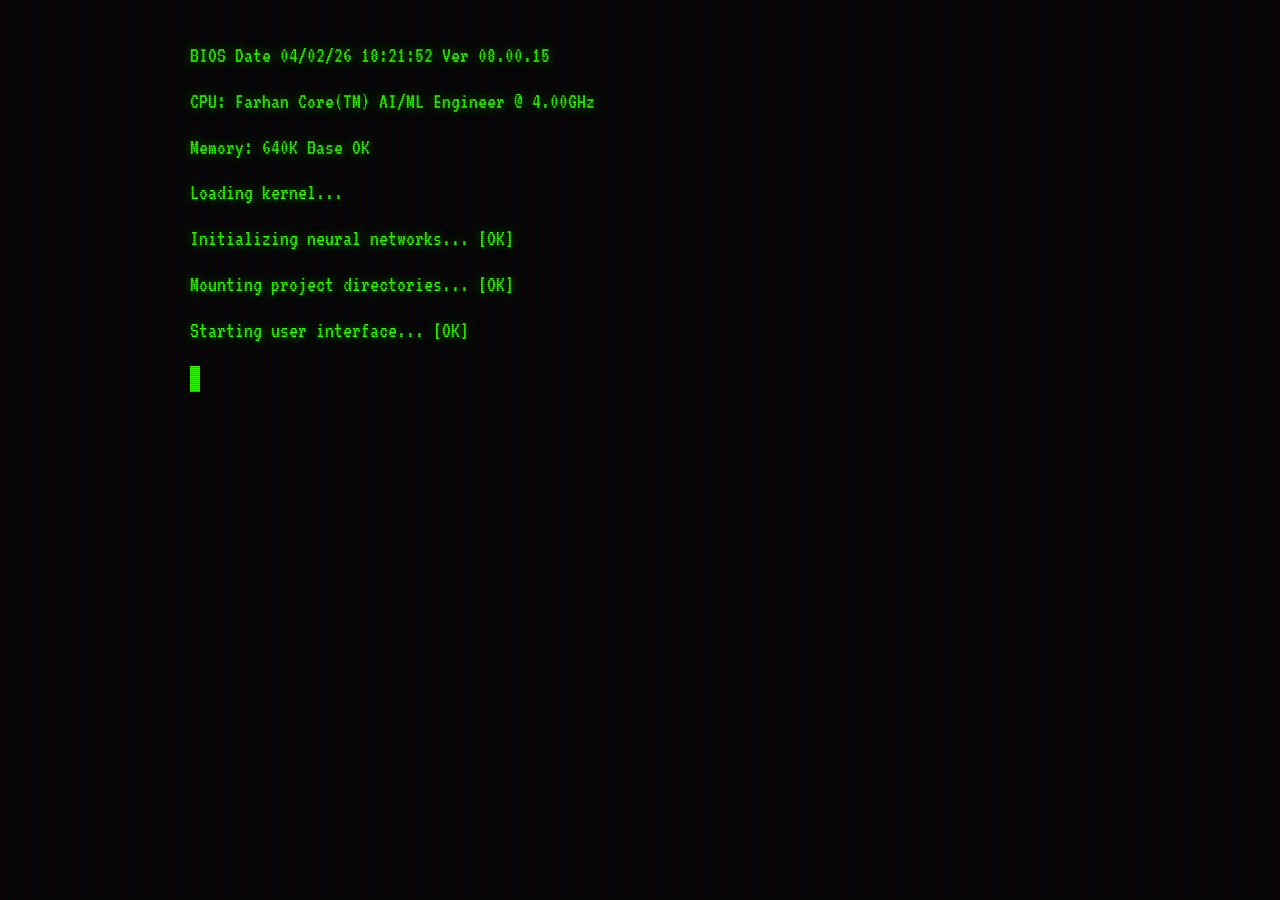
==== index.html @ d5ec872e "added content" ====
<!DOCTYPE html>
<html lang="en">
<head>
    <meta charset="UTF-8">
    <meta name="viewport" content="width=device-width, initial-scale=1.0">
    <title>Farhan Ahmed Onu - Terminal OS</title>
    <style>
        /* === RETRO CSS STYLES === */
        @import url('https://fonts.googleapis.com/css2?family=VT323&display=swap');

        :root {
            --terminal-green: #33ff00;
            --terminal-dark: #050505;
            --glow: 0 0 10px rgba(51, 255, 0, 0.5);
        }

        /* Custom Retro Pixel Cursor */
        * {
            cursor: url('data:image/svg+xml;utf8,<svg width="18" height="24" viewBox="0 0 15 22" fill="none" xmlns="http://www.w3.org/2000/svg"><path d="M0 0V16L4 12L7 19L9 18L6 11H11L0 0Z" fill="%2333ff00" stroke="%23050505" stroke-width="1"/></svg>'), auto !important;
        }

        body, html {
            margin: 0;
            padding: 0;
            height: 100%;
            background-color: var(--terminal-dark);
            color: var(--terminal-green);
            font-family: 'VT323', 'Courier New', monospace;
            font-size: 22px;
            overflow-x: hidden;
        }

        /* CRT Screen & Scanline Effect */
        .crt::before {
            content: " ";
            display: block;
            position: fixed;
            top: 0; left: 0; bottom: 0; right: 0;
            background: linear-gradient(rgba(18, 16, 16, 0) 50%, rgba(0, 0, 0, 0.25) 50%), 
                        linear-gradient(90deg, rgba(255, 0, 0, 0.06), rgba(0, 255, 0, 0.02), rgba(0, 0, 255, 0.06));
            z-index: 999;
            background-size: 100% 2px, 3px 100%;
            pointer-events: none;
        }

        .crt {
            min-height: 100vh;
            padding: 20px;
            box-sizing: border-box;
            text-shadow: var(--glow);
        }

        #terminal {
            max-width: 900px;
            margin: 0 auto;
            padding-top: 20px;
            padding-bottom: 80px;
        }

        /* Typography & Layout */
        h1, h2, h3 { margin: 0 0 10px 0; font-weight: normal; }
        p { margin: 0 0 15px 0; line-height: 1.4; }
        ul { margin-top: 0; margin-bottom: 15px; padding-left: 20px; }
        li { margin-bottom: 5px; }
        
        .ascii-art {
            white-space: pre;
            font-size: 12px;
            margin-bottom: 20px;
            line-height: 1.2;
            overflow-x: auto;
        }

        .cursor {
            display: inline-block;
            width: 10px;
            height: 1.2em;
            background-color: var(--terminal-green);
            vertical-align: middle;
            animation: blink 1s step-end infinite;
        }

        @keyframes blink {
            0%, 100% { opacity: 1; }
            50% { opacity: 0; }
        }

        /* Sticky Navigation / Interactive Elements */
        .menu-container {
            position: sticky;
            top: 0;
            background-color: var(--terminal-dark);
            z-index: 100;
            padding: 10px 0;
            box-shadow: 0 10px 10px var(--terminal-dark);
            display: none; /* Hidden during boot */
        }

        .menu {
            border: 1px dashed var(--terminal-green);
            padding: 15px;
            background-color: rgba(5, 5, 5, 0.95);
        }

        .menu-item {
            display: inline-block;
            color: var(--terminal-green);
            text-decoration: none;
            padding: 5px 15px 5px 0;
            transition: all 0.2s;
            margin-right: 10px;
        }

        .menu-item:hover {
            background-color: var(--terminal-green);
            color: var(--terminal-dark);
            text-shadow: none;
        }

        .menu-item::before { content: "> ./"; }

        /* Content Sections */
        .section {
            display: none;
            margin-top: 30px;
            border-top: 1px solid var(--terminal-green);
            padding-top: 20px;
        }

        .project-card {
            border: 1px solid var(--terminal-green);
            padding: 15px;
            margin-bottom: 25px;
        }

        .project-card h4 {
            border-bottom: 1px dashed var(--terminal-green);
            padding-bottom: 5px;
            margin-bottom: 10px;
        }

        .project-card a {
            color: var(--terminal-green);
            text-decoration: underline;
            display: inline-block;
            margin-top: 10px;
        }

        .project-card a:hover {
            background-color: var(--terminal-green);
            color: var(--terminal-dark);
        }

        /* Utilities */
        .hidden { display: none; }
        .prompt { color: #88ff88; }
    </style>
</head>
<body>

<div class="crt">
    <div id="terminal">
        <div id="boot-sequence"></div>
        
        <div id="main-interface" class="hidden">
            <div class="ascii-art">
  _____          _____  _    _          _   _ 
 |  __ \   /\   |  __ \| |  | |   /\   | \ | |
 | |  | | /  \  | |__) | |__| |  /  \  |  \| |
 | |  | |/ /\ \ |  _  /|  __  | / /\ \ | . ` |
 | |__| / ____ \| | \ \| |  | |/ ____ \| |\  |
 |_____/_/    \_\_|  \_\_|  |_/_/    \_\_| \_|
                                              
            </div>
            
            <p><span class="prompt">guest@system:~$</span> Welcome. I am <strong>Farhan Ahmed Onu</strong>.</p>
            <p>System ready. Please execute a command from the directory below.</p>

            <div class="menu-container" id="menu-container">
                <div class="menu">
                    <a class="menu-item" onclick="showSection('about')">about_me.sh</a>
                    <a class="menu-item" onclick="showSection('projects')">view_projects.exe</a>
                    <a class="menu-item" onclick="showSection('skills')">skills.bat</a>
                    <a class="menu-item" onclick="showSection('contact')">contact.txt</a>
                </div>
            </div>

            <div id="about" class="section">
                <h3>--- ABOUT ME ---</h3>
                <p>Results-oriented AI/ML Engineer with extensive hands-on experience in building scalable machine learning solutions. Proficient in Python, SQL, and Deep Learning frameworks (PyTorch, TensorFlow). Proven track record in delivering industry-level projects ranging from Computer Vision disease detection systems to complex NLP agents using RAG and LLMs. Skilled in the full ML lifecycle from data preprocessing and feature engineering to model tuning, XAI implementation, and MLOps deployment.</p>
                <p><strong>Education:</strong> Bachelor of Science in Computer Science & Engineering from Jahangirnagar University, Savar, Dhaka (2020-2025). CGPA: 3.4/4.0.</p>
                <p><strong>Experience:</strong> Mentor at JU Robotics Club (2023-2025). Teach new members and juniors commonly used algorithms and hardware components. Review and provide feedback on robotics code.</p>
                <p>Location: Dhaka, Bangladesh</p>
            </div>

            <div id="projects" class="section">
                <h3>--- PROJECTS DIRECTORY ---</h3>

                <div class="project-card">
                    <h4>> End-to-End AI Diabetes Diagnosis System</h4>
                    <p><strong>Stack:</strong> Python, XGBoost, LLMs, Flask</p>
                    <ul>
                        <li>Developed a dual-agent diagnostic system combining predictive modeling with a conversational AI interface (LLAMA 3.2).</li>
                        <li>Achieved 95.97% accuracy and 0.982 ROC AUC using XGBoost, improving minority class detection by addressing 1:9 class imbalance with SMOTENC.</li>
                        <li>Implemented Explainable AI (XAI) using SHAP and LIME to provide transparent feature importance rankings (e.g., Glucose, Age) for clinical trust.</li>
                        <li>Deployed the solution using a microservices architecture with a Flask-based API Gateway.</li>
                    </ul>
                    <a href="https://github.com/farhanahmedonu" target="_blank">[View on GitHub]</a>
                </div>

                <div class="project-card">
                    <h4>> GadgetForge: Android App for PC Part Recommendation</h4>
                    <p><strong>Stack:</strong> Java, Llama 2, Django, SQLite, Firebase</p>
                    <ul>
                        <li>Developed an Android application in Java that assists users in building custom PCs by recommending compatible parts based on usage preferences.</li>
                        <li>Integrated a Django backend with Llama to process natural language queries and generate context-aware PC part recommendations.</li>
                        <li>Designed and connected a NoSQL (Firebase) and SQLite database system to manage user data and real-time product inventory for recommendation and comparison.</li>
                        <li>Implemented a "Build PC" module and a part comparison engine, enabling users to evaluate performance, price, and compatibility of selected components.</li>
                        <li>Applied prompt engineering and structured querying to interpret user intent and retrieve relevant hardware components.</li>
                    </ul>
                    <a href="https://github.com/farhanahmedonu" target="_blank">[View on GitHub]</a>
                </div>

                <div class="project-card">
                    <h4>> Hexapod: Six-Legged Smart Robot</h4>
                    <p><strong>Stack:</strong> Arduino (ESP32), Python, OpenCV, PyCOLMAP, Meshroom</p>
                    <ul>
                        <li>Designed and built a six-legged walking robot using ESP32 and Arduino code, capable of traversing varied surfaces with stability and precision.</li>
                        <li>Implemented wireless control via Wi-Fi and Bluetooth, enabling directional movement and adjustable speed through a mobile interface.</li>
                        <li>Integrated obstacle avoidance using sensor feedback, enhancing autonomous navigation in dynamic environments.</li>
                        <li>Added onboard camera for visual processing; utilized OpenCV for real-time face detection and implemented face tracking.</li>
                        <li>Developed a photogrammetry pipeline using PyCOLMAP and Meshroom to generate accurate 3D models of the robot's environment from captured images.</li>
                    </ul>
                    <a href="https://github.com/farhanahmedonu" target="_blank">[View on GitHub]</a>
                </div>

                <div class="project-card">
                    <h4>> Tea Leaf Disease Detection & Classification</h4>
                    <p><strong>Stack:</strong> PyTorch, EfficientNet-V2, CV, Gradio</p>
                    <ul>
                        <li>Engineered a robust deep learning pipeline using EfficientNet-V2-S to classify tea leaf diseases across 8 distinct classes using a dataset of 5,278 images.</li>
                        <li>Applied advanced data augmentation (RandAugment, ColorJitter) to prevent overfitting and ensure model generalization.</li>
                        <li>Deployment: Built a real-time inference interface using Gradio, enabling instant disease categorization and confidence scoring.</li>
                    </ul>
                    <a href="https://github.com/farhanahmedonu" target="_blank">[View on GitHub]</a>
                </div>

                <div class="project-card">
                    <h4>> RAG PDF Chat Assistant with Local LLMs</h4>
                    <p><strong>Stack:</strong> Ollama, ChromaDB, Streamlit, Sentence Transformers</p>
                    <ul>
                        <li>Architected a privacy-focused Retrieval-Augmented Generation (RAG) system processing local PDF documents using Ollama (Qwen, Llama3).</li>
                        <li>Optimized retrieval accuracy by implementing a custom overlapping text chunking algorithm and persistent vector storage via ChromaDB.</li>
                        <li>Developed a user-friendly Streamlit web interface for seamless document uploading and interactive Q&A. Supports multiple PDF uploads.</li>
                    </ul>
                    <a href="https://github.com/farhanahmedonu" target="_blank">[View on GitHub]</a>
                </div>
                
                <div class="project-card">
                    <h4>> Ju-Exam-Office-Management-System</h4>
                    <p><strong>Stack:</strong> Django, pyTEST, Sphinx, CircleCI</p>
                    <ul>
                        <li>Fullstack project aiming to process all tasks done by an exam office.</li>
                        <li>Features include: Creating and Publishing Exam Schedules, Publish Result, Manage Exam Materials, Manage Answer Scripts, Manage Teacher Remuneration, Approving special accommodations.</li>
                        <li>Provides students with a seamless interface to access their results.</li>
                        <li>Tested using pyTEST, documented with Sphinx, and utilizes CircleCI for CI/CD pipelines.</li>
                    </ul>
                    <a href="https://github.com/farhanahmedonu" target="_blank">[View on GitHub]</a>
                </div>

                <div class="project-card">
                    <h4>> Automated Prompt Generation</h4>
                    <p><strong>Stack:</strong> Google Gemini API, Gradio, NLP</p>
                    <ul>
                        <li>Designed a system that extracts content from PDFs/PPTXs and utilizes Google Gemini to automatically generate Zero-shot and Few-shot prompts.</li>
                        <li>Implemented a structured workflow where generated prompts are saved to JSON and used to drive a context-aware chatbot interface.</li>
                        <li>Created a Gradio-based UI allowing users to leverage extracted document context for intelligent Q&A without manual prompt crafting.</li>
                    </ul>
                    <a href="https://github.com/farhanahmedonu" target="_blank">[View on GitHub]</a>
                </div>

                <div class="project-card">
                    <h4>> Ollama Smart Assistant & Search Engine</h4>
                    <p><strong>Stack:</strong> Python, Flask, DuckDuckGo API</p>
                    <ul>
                        <li>Designed an intelligent decision engine that dynamically routes user queries between a local LLM and real-time web search (DuckDuckGo) based on information freshness needs.</li>
                        <li>Implemented keyword optimization logic to refine search queries, improving the relevance of retrieved information before synthesis.</li>
                    </ul>
                    <a href="https://github.com/farhanahmedonu" target="_blank">[View on GitHub]</a>
                </div>

                <div class="project-card">
                    <h4>> IoT-Based Smart Bus Transportation System</h4>
                    <p><strong>Stack:</strong> Firebase, Tailwind CSS, Leaflet maps, IoT</p>
                    <ul>
                        <li>Real-Time Tracking: Provide passengers with live bus locations using GPS and IoT.</li>
                        <li>Route Search: Enable users to search and plan journeys efficiently.</li>
                        <li>Automated Fare Calculation: Use QR codes to measure travel time/distance for accurate billing.</li>
                        <li>Data Management: Store and sync data via Firebase for reliability.</li>
                        <li>Three-Layer Architecture: Device Layer (Micro controller and other components in bus), Cloud/Server Layer(Firebase, Mozilla Location Services), Web Interface Layer(Tailwind CSS, Leaflet maps).</li>
                    </ul>
                    <a href="https://github.com/farhanahmedonu" target="_blank">[View on GitHub]</a>
                </div>

                <div class="project-card">
                    <h4>> Robot Hand Control via Hand Gesture Recognition</h4>
                    <p><strong>Stack:</strong> Computer Vision, MediaPipe, PySerial, Arduino</p>
                    <ul>
                        <li>Enables real-time control of a robot hand using computer vision and hand gesture recognition.</li>
                        <li>The system uses a webcam to detect hand movements and translates them into servo commands for a robotic hand.</li>
                        <li>Real-time hand tracking is done using MediaPipe. Data is sent to Arduino using PySerial.</li>
                    </ul>
                    <a href="https://github.com/farhanahmedonu" target="_blank">[View on GitHub]</a>
                </div>

                <div class="project-card">
                    <h4>> Art Portfolio Website</h4>
                    <p><strong>Stack:</strong> React, Tailwind CSS, HTML5, JavaScript</p>
                    <ul>
                        <li>A sleek, dark-themed React + Tailwind CSS art portfolio inspired by ArtStation. Component-based structure for scalability.</li>
                        <li>Fully Responsive on all screen sizes. Uses JSON files to store data about artworks and other data.</li>
                        <li>UI for CRUD Operations for updating JSON data. Deployable on GitHub Pages.</li>
                    </ul>
                    <a href="https://github.com/farhanahmedonu" target="_blank">[View on GitHub]</a>
                </div>

                <div class="project-card">
                    <h4>> Image Scraper</h4>
                    <p><strong>Stack:</strong> Python, BeautifulSoup4, Selenium</p>
                    <ul>
                        <li>A collection of Python scripts for scraping images from various sources including Google Images and general websites.</li>
                        <li>Uses BeautifulSoup4 and Selenium for Web automation and scrolling simulation.</li>
                        <li>ChromeDriver for Browser automation. Features include Lazy-loading support with scrolling, Image size filtering, Respectful crawling with delays, Automatic folder creation, Error handling and logging.</li>
                    </ul>
                    <a href="https://github.com/farhanahmedonu" target="_blank">[View on GitHub]</a>
                </div>
            </div>

            <div id="skills" class="section">
                <h3>--- SYSTEM CAPABILITIES ---</h3>
                <p><strong>LANGUAGES:</strong> Python, JavaScript/TypeScript, Java, C, C++, SQL, Bash Scripting</p>
                <p><strong>AI/ML & DATA SCIENCE:</strong> XGBoost, LightGBM, Scikit-learn, SMOTE/SMOTENC, SHAP/LIME (XAI), PyTorch, TensorFlow, Keras, Efficient Net, Transformers, pandas</p>
                <p><strong>NLP & GEN AI:</strong> RAG, LangChain, Ollama, ChromaDB, Google Gemini API, Prompt Engineering, InstructLab, Llama 2/3</p>
                <p><strong>COMPUTER VISION:</strong> Image Classification, Data Augmentation (Albumentations), OpenCV, Face Tracking, PyCOLMAP, Meshroom, Photogrammetry</p>
                <p><strong>FRONTEND:</strong> React, HTML5, Tailwind</p>
                <p><strong>BACKEND & DEPLOYMENT:</strong> Node.js, Express.js, Django, Flask, Streamlit, Gradio, API Development, Docker, RESTful APIs</p>
                <p><strong>DATABASES:</strong> PostgreSQL, MongoDB, MySQL, SQLite, Firebase</p>
                <p><strong>DEVOPS, TOOLS & TESTING:</strong> Git, GitHub Actions, CI/CD Pipelines, Linux, Selenium WebDriver, pytest, Postman, Insomnia, Trello, Agile/Scrum</p>
                <p><strong>MOBILE & EMBEDDED:</strong> Android (Java), Arduino, ESP32</p>
            </div>

            <div id="contact" class="section">
                <h3>--- ESTABLISH CONNECTION ---</h3>
                <p>Email: <a href="mailto:farhanahmedonu@gmail.com">farhanahmedonu@gmail.com</a></p>
                <p>Phone: 01969120538 | +8801571482059</p>
                <p>GitHub: <a href="https://github.com/farhanahmedonu" target="_blank">github.com/farhanahmedonu</a></p>
                <p>LinkedIn: <a href="https://linkedin.com/in/farhanahmedonu" target="_blank">linkedin.com/in/farhanahmedonu</a></p>
                <br>
                <p><em>End of file.</em></p>
            </div>

        </div>
        
        <div style="margin-top: 20px;"><span class="prompt hidden" id="bottom-prompt">guest@system:~$ </span><span class="cursor" id="main-cursor"></span></div>
    </div>
</div>

<script>
    /* === RETRO JS LOGIC === */
    const bootLines = [
        "BIOS Date 04/02/26 18:21:52 Ver 08.00.15",
        "CPU: Farhan Core(TM) AI/ML Engineer @ 4.00GHz",
        "Memory: 640K Base OK",
        "Loading kernel...",
        "Initializing neural networks... [OK]",
        "Mounting project directories... [OK]",
        "Starting user interface... [OK]",
        "Connection established."
    ];

    const bootDiv = document.getElementById("boot-sequence");
    const mainInterface = document.getElementById("main-interface");
    const menuContainer = document.getElementById("menu-container");
    const bottomPrompt = document.getElementById("bottom-prompt");
    
    let bootDelay = 200; 

    async function runBootSequence() {
        for (let i = 0; i < bootLines.length; i++) {
            const p = document.createElement("p");
            p.textContent = bootLines[i];
            bootDiv.appendChild(p);
            const delay = Math.random() * bootDelay + 100;
            await new Promise(r => setTimeout(r, delay));
        }
        
        await new Promise(r => setTimeout(r, 600)); 
        bootDiv.classList.add("hidden"); 
        mainInterface.classList.remove("hidden"); 
        menuContainer.style.display = "block"; // Show sticky menu
        bottomPrompt.classList.remove("hidden");
    }

    window.onload = runBootSequence;

    function showSection(sectionId) {
        const sections = document.querySelectorAll('.section');
        sections.forEach(sec => sec.style.display = 'none');

        const targetSection = document.getElementById(sectionId);
        if (targetSection) {
            targetSection.style.display = 'block';
            
            // Adjust scrolling to account for the sticky menu height
            const yOffset = -70; 
            const y = targetSection.getBoundingClientRect().top + window.scrollY + yOffset;
            
            window.scrollTo({top: y, behavior: 'smooth'});
        }
    }
</script>

</body>
</html>
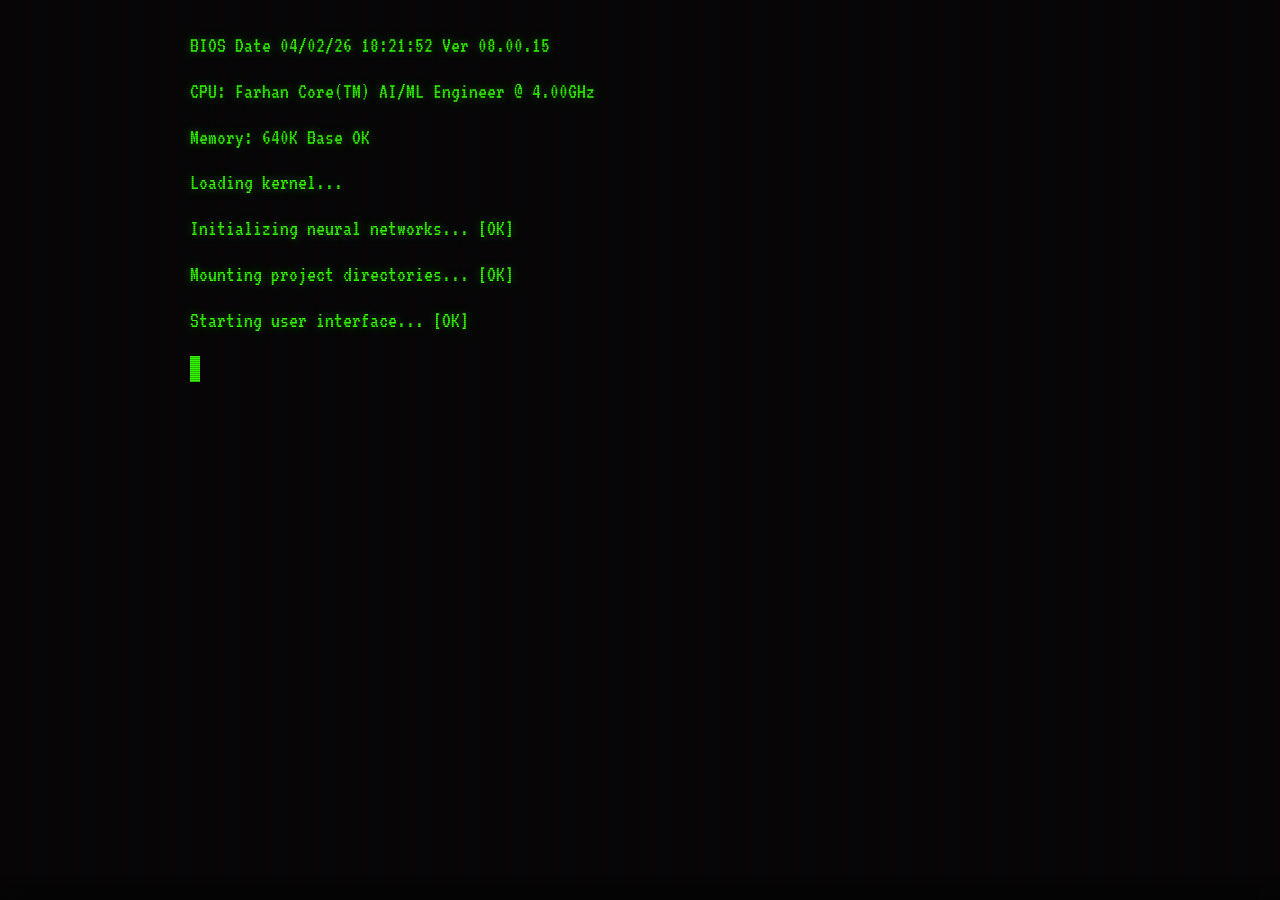
==== commit a90440da: "finalized frame" ====
--- a/index.html
+++ b/index.html
@@ -11,7 +11,8 @@
         :root {
             --terminal-green: #33ff00;
             --terminal-dark: #050505;
-            --glow: 0 0 10px rgba(51, 255, 0, 0.5);
+            --terminal-dim: #113311;
+            --glow: 0 0 10px rgba(51, 255, 0, 0.4);
         }
 
         /* Custom Retro Pixel Cursor */
@@ -53,8 +54,8 @@
         #terminal {
             max-width: 900px;
             margin: 0 auto;
-            padding-top: 20px;
-            padding-bottom: 80px;
+            padding-top: 10px;
+            padding-bottom: 120px; /* Extra padding to prevent bottom bar overlap */
         }
 
         /* Typography & Layout */
@@ -85,56 +86,98 @@
             50% { opacity: 0; }
         }
 
-        /* Sticky Navigation / Interactive Elements */
-        .menu-container {
-            position: sticky;
-            top: 0;
+        /* Fixed Bottom Command Bar (HCI Optimized) */
+        #command-bar {
+            position: fixed;
+            bottom: 0;
+            left: 0;
+            width: 100%;
             background-color: var(--terminal-dark);
-            z-index: 100;
-            padding: 10px 0;
-            box-shadow: 0 10px 10px var(--terminal-dark);
-            display: none; /* Hidden during boot */
-        }
-
-        .menu {
-            border: 1px dashed var(--terminal-green);
-            padding: 15px;
-            background-color: rgba(5, 5, 5, 0.95);
+            border-top: 2px solid var(--terminal-green);
+            z-index: 1000;
+            display: flex;
+            justify-content: space-between;
+            align-items: center;
+            padding: 10px 20px;
+            box-sizing: border-box;
+            box-shadow: 0 -5px 15px rgba(5, 5, 5, 0.9);
+            transform: translateY(100%);
+            transition: transform 0.5s ease-out;
+        }
+
+        #command-bar.visible {
+            transform: translateY(0);
+        }
+
+        .menu-commands {
+            display: flex;
+            gap: 15px;
+            flex-wrap: wrap;
         }
 
         .menu-item {
-            display: inline-block;
             color: var(--terminal-green);
             text-decoration: none;
-            padding: 5px 15px 5px 0;
-            transition: all 0.2s;
-            margin-right: 10px;
-        }
-
-        .menu-item:hover {
+            padding: 5px 10px;
+            transition: all 0.1s;
+            border: 1px solid transparent;
+        }
+
+        .menu-item:hover, .menu-item.active {
             background-color: var(--terminal-green);
             color: var(--terminal-dark);
             text-shadow: none;
-        }
-
-        .menu-item::before { content: "> ./"; }
+            border: 1px solid var(--terminal-green);
+        }
+
+        .menu-item span.key {
+            color: #fff;
+            background: var(--terminal-dim);
+            padding: 0 4px;
+            margin-right: 5px;
+        }
+
+        .menu-item:hover span.key, .menu-item.active span.key {
+            background: var(--terminal-dark);
+            color: var(--terminal-green);
+        }
+
+        .system-status {
+            font-size: 18px;
+            opacity: 0.8;
+            text-align: right;
+            padding-left: 20px;
+            border-left: 1px dashed var(--terminal-green);
+        }
 
         /* Content Sections */
         .section {
             display: none;
             margin-top: 30px;
-            border-top: 1px solid var(--terminal-green);
+            border-top: 1px solid var(--terminal-dim);
             padding-top: 20px;
+            animation: textFocus 0.3s ease-in;
+        }
+
+        @keyframes textFocus {
+            0% { filter: blur(4px); opacity: 0.5; }
+            100% { filter: blur(0px); opacity: 1; }
         }
 
         .project-card {
-            border: 1px solid var(--terminal-green);
+            border: 1px solid var(--terminal-dim);
             padding: 15px;
             margin-bottom: 25px;
+            transition: border-color 0.2s;
+        }
+
+        .project-card:hover {
+            border-color: var(--terminal-green);
+            background: rgba(51, 255, 0, 0.02);
         }
 
         .project-card h4 {
-            border-bottom: 1px dashed var(--terminal-green);
+            border-bottom: 1px dashed var(--terminal-dim);
             padding-bottom: 5px;
             margin-bottom: 10px;
         }
@@ -154,6 +197,23 @@
         /* Utilities */
         .hidden { display: none; }
         .prompt { color: #88ff88; }
+        
+        /* Responsive */
+        @media (max-width: 768px) {
+            #command-bar {
+                flex-direction: column;
+                align-items: flex-start;
+                gap: 10px;
+            }
+            .system-status {
+                border-left: none;
+                border-top: 1px dashed var(--terminal-green);
+                padding-left: 0;
+                padding-top: 5px;
+                width: 100%;
+                text-align: left;
+            }
+        }
     </style>
 </head>
 <body>
@@ -174,16 +234,7 @@
             </div>
             
             <p><span class="prompt">guest@system:~$</span> Welcome. I am <strong>Farhan Ahmed Onu</strong>.</p>
-            <p>System ready. Please execute a command from the directory below.</p>
-
-            <div class="menu-container" id="menu-container">
-                <div class="menu">
-                    <a class="menu-item" onclick="showSection('about')">about_me.sh</a>
-                    <a class="menu-item" onclick="showSection('projects')">view_projects.exe</a>
-                    <a class="menu-item" onclick="showSection('skills')">skills.bat</a>
-                    <a class="menu-item" onclick="showSection('contact')">contact.txt</a>
-                </div>
-            </div>
+            <p>System ready. Select a command from the bottom terminal panel to begin.</p>
 
             <div id="about" class="section">
                 <h3>--- ABOUT ME ---</h3>
@@ -216,7 +267,7 @@
                         <li>Integrated a Django backend with Llama to process natural language queries and generate context-aware PC part recommendations.</li>
                         <li>Designed and connected a NoSQL (Firebase) and SQLite database system to manage user data and real-time product inventory for recommendation and comparison.</li>
                         <li>Implemented a "Build PC" module and a part comparison engine, enabling users to evaluate performance, price, and compatibility of selected components.</li>
-                        <li>Applied prompt engineering and structured querying to interpret user intent and retrieve relevant hardware components.</li>
+                        <li>Applied prompt engineering and structured querying to interpret user intent and retrieve relevant hardware components aligned with the store's inventory.</li>
                     </ul>
                     <a href="https://github.com/farhanahmedonu" target="_blank">[View on GitHub]</a>
                 </div>
@@ -330,7 +381,7 @@
                     <ul>
                         <li>A collection of Python scripts for scraping images from various sources including Google Images and general websites.</li>
                         <li>Uses BeautifulSoup4 and Selenium for Web automation and scrolling simulation.</li>
-                        <li>ChromeDriver for Browser automation. Features include Lazy-loading support with scrolling, Image size filtering, Respectful crawling with delays, Automatic folder creation, Error handling and logging.</li>
+                        <li>ChromeDriver for Browser automation (for scrolling functionality). Features include Lazy-loading support with scrolling, Image size filtering, Respectful crawling with delays, Automatic folder creation, Error handling and logging.</li>
                     </ul>
                     <a href="https://github.com/farhanahmedonu" target="_blank">[View on GitHub]</a>
                 </div>
@@ -361,8 +412,18 @@
 
         </div>
         
-        <div style="margin-top: 20px;"><span class="prompt hidden" id="bottom-prompt">guest@system:~$ </span><span class="cursor" id="main-cursor"></span></div>
+        <div style="margin-top: 20px; margin-bottom: 40px;"><span class="prompt hidden" id="bottom-prompt">guest@system:~$ </span><span class="cursor" id="main-cursor"></span></div>
     </div>
+</div>
+
+<div id="command-bar">
+    <div class="menu-commands">
+        <a class="menu-item" onclick="showSection('about', this)"><span class="key">[1]</span> ABOUT</a>
+        <a class="menu-item" onclick="showSection('projects', this)"><span class="key">[2]</span> PROJECTS</a>
+        <a class="menu-item" onclick="showSection('skills', this)"><span class="key">[3]</span> SKILLS</a>
+        <a class="menu-item" onclick="showSection('contact', this)"><span class="key">[4]</span> CONTACT</a>
+    </div>
+    <div class="system-status" id="sys-status">SYS.STAT: AWAITING_INPUT</div>
 </div>
 
 <script>
@@ -380,8 +441,9 @@
 
     const bootDiv = document.getElementById("boot-sequence");
     const mainInterface = document.getElementById("main-interface");
-    const menuContainer = document.getElementById("menu-container");
+    const commandBar = document.getElementById("command-bar");
     const bottomPrompt = document.getElementById("bottom-prompt");
+    const sysStatus = document.getElementById("sys-status");
     
     let bootDelay = 200; 
 
@@ -392,32 +454,59 @@
             bootDiv.appendChild(p);
             const delay = Math.random() * bootDelay + 100;
             await new Promise(r => setTimeout(r, delay));
+            window.scrollTo(0, document.body.scrollHeight);
         }
         
         await new Promise(r => setTimeout(r, 600)); 
         bootDiv.classList.add("hidden"); 
         mainInterface.classList.remove("hidden"); 
-        menuContainer.style.display = "block"; // Show sticky menu
         bottomPrompt.classList.remove("hidden");
+        
+        // Slide up the command bar
+        setTimeout(() => {
+            commandBar.classList.add("visible");
+        }, 300);
+        
+        window.scrollTo(0, 0);
     }
 
     window.onload = runBootSequence;
 
-    function showSection(sectionId) {
+    function showSection(sectionId, element) {
+        // Hide all sections
         const sections = document.querySelectorAll('.section');
         sections.forEach(sec => sec.style.display = 'none');
 
+        // Remove active class from all menu items
+        const menuItems = document.querySelectorAll('.menu-item');
+        menuItems.forEach(item => item.classList.remove('active'));
+
+        // Show targeted section
         const targetSection = document.getElementById(sectionId);
         if (targetSection) {
             targetSection.style.display = 'block';
             
-            // Adjust scrolling to account for the sticky menu height
-            const yOffset = -70; 
-            const y = targetSection.getBoundingClientRect().top + window.scrollY + yOffset;
+            // Add active class to clicked button
+            if(element) element.classList.add('active');
+
+            // Update System Status Text
+            sysStatus.textContent = "SYS.STAT: VIEWING_" + sectionId.toUpperCase();
             
-            window.scrollTo({top: y, behavior: 'smooth'});
+            // Scroll to the top of the interface
+            mainInterface.scrollIntoView({ behavior: 'smooth', block: 'start' });
         }
     }
+
+    // Allow keyboard navigation for the true retro feel
+    document.addEventListener('keydown', function(event) {
+        if(commandBar.classList.contains('visible')) {
+            const keys = ['1', '2', '3', '4'];
+            if(keys.includes(event.key)) {
+                const items = document.querySelectorAll('.menu-item');
+                items[parseInt(event.key) - 1].click();
+            }
+        }
+    });
 </script>
 
 </body>
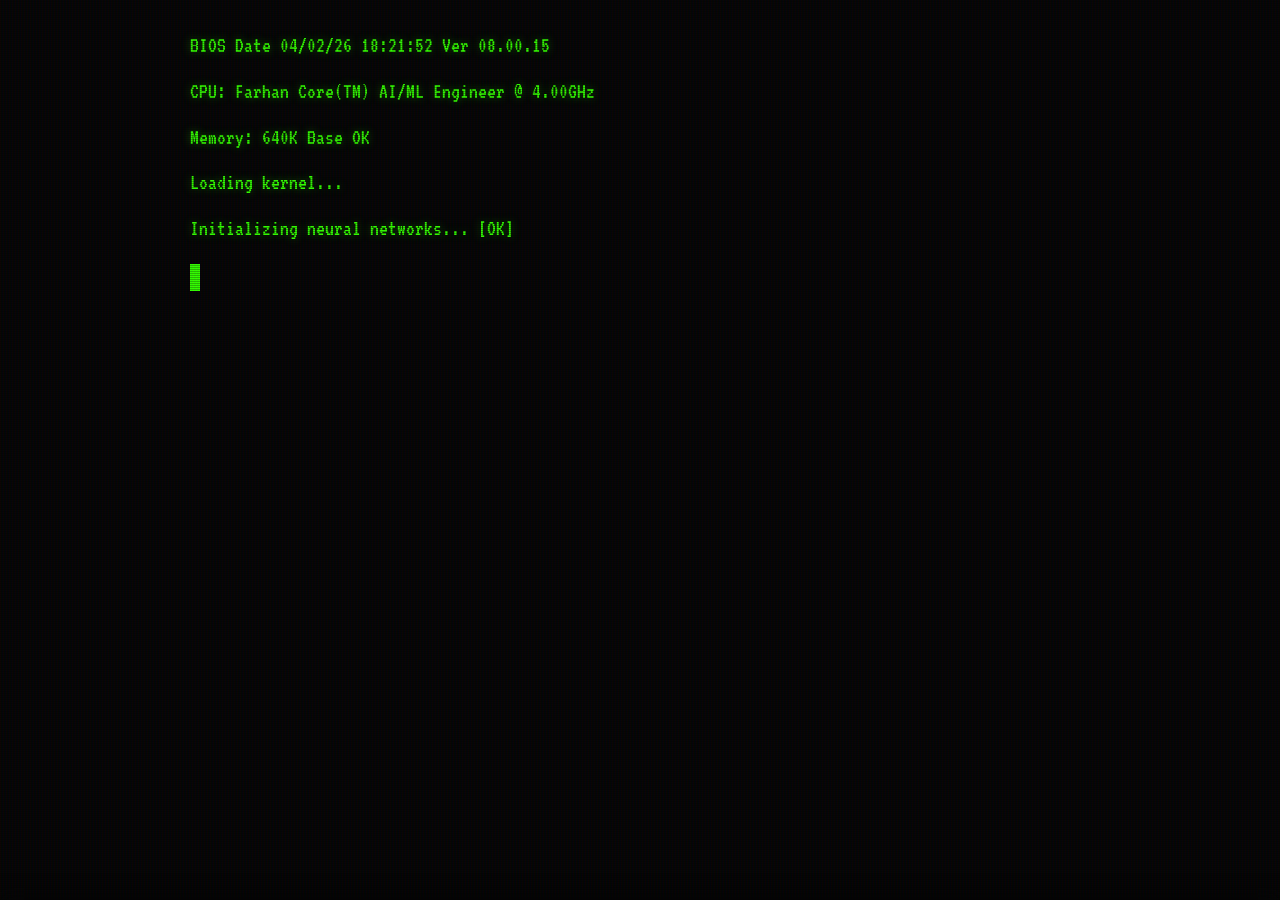
==== commit edb3a518: "addeded ascii art" ====
--- a/index.html
+++ b/index.html
@@ -224,13 +224,39 @@
         
         <div id="main-interface" class="hidden">
             <div class="ascii-art">
-  _____          _____  _    _          _   _ 
- |  __ \   /\   |  __ \| |  | |   /\   | \ | |
- | |  | | /  \  | |__) | |__| |  /  \  |  \| |
- | |  | |/ /\ \ |  _  /|  __  | / /\ \ | . ` |
- | |__| / ____ \| | \ \| |  | |/ ____ \| |\  |
- |_____/_/    \_\_|  \_\_|  |_/_/    \_\_| \_|
-                                              
+ ___       __   _______   ___       ________  ________  _____ ______   _______           _________  ________         
+|\  \     |\  \|\  ___ \ |\  \     |\   ____\|\   __  \|\   _ \  _   \|\  ___ \         |\___   ___\\   __  \        
+\ \  \    \ \  \ \   __/|\ \  \    \ \  \___|\ \  \|\  \ \  \\\__\ \  \ \   __/|        \|___ \  \_\ \  \|\  \       
+ \ \  \  __\ \  \ \  \_|/_\ \  \    \ \  \    \ \  \\\  \ \  \\|__| \  \ \  \_|/__           \ \  \ \ \  \\\  \      
+  \ \  \|\__\_\  \ \  \_|\ \ \  \____\ \  \____\ \  \\\  \ \  \    \ \  \ \  \_|\ \           \ \  \ \ \  \\\  \     
+   \ \____________\ \_______\ \_______\ \_______\ \_______\ \__\    \ \__\ \_______\           \ \__\ \ \_______\    
+    \|____________|\|_______|\|_______|\|_______|\|_______|\|__|     \|__|\|_______|            \|__|  \|_______|    
+                                                                                                                     
+                                                                                                                     
+                                                                                                                     
+ _____ ______       ___    ___                                                                                       
+|\   _ \  _   \    |\  \  /  /|                                                                                      
+\ \  \\\__\ \  \   \ \  \/  / /                                                                                      
+ \ \  \\|__| \  \   \ \    / /                                                                                       
+  \ \  \    \ \  \   \/  /  /                                                                                        
+   \ \__\    \ \__\__/  / /                                                                                          
+    \|__|     \|__|\___/ /                                                                                           
+                  \|___|/                                                                                            
+                                                                                                                     
+                                                                                                                     
+ ________  ________  ________  _________  ________ ________  ___       ___  ________                                 
+|\   __  \|\   __  \|\   __  \|\___   ___\\  _____\\   __  \|\  \     |\  \|\   __  \                                
+\ \  \|\  \ \  \|\  \ \  \|\  \|___ \  \_\ \  \__/\ \  \|\  \ \  \    \ \  \ \  \|\  \                               
+ \ \   ____\ \  \\\  \ \   _  _\   \ \  \ \ \   __\\ \  \\\  \ \  \    \ \  \ \  \\\  \                              
+  \ \  \___|\ \  \\\  \ \  \\  \|   \ \  \ \ \  \_| \ \  \\\  \ \  \____\ \  \ \  \\\  \                             
+   \ \__\    \ \_______\ \__\\ _\    \ \__\ \ \__\   \ \_______\ \_______\ \__\ \_______\                            
+    \|__|     \|_______|\|__|\|__|    \|__|  \|__|    \|_______|\|_______|\|__|\|_______|                            
+                                                                                                                     
+                                                                                                                     
+                                                                                                                                               
+                                                                                                                     
+                                                                                                                     
+                                                                                                                                                                                                                                         
             </div>
             
             <p><span class="prompt">guest@system:~$</span> Welcome. I am <strong>Farhan Ahmed Onu</strong>.</p>
@@ -241,7 +267,7 @@
                 <p>Results-oriented AI/ML Engineer with extensive hands-on experience in building scalable machine learning solutions. Proficient in Python, SQL, and Deep Learning frameworks (PyTorch, TensorFlow). Proven track record in delivering industry-level projects ranging from Computer Vision disease detection systems to complex NLP agents using RAG and LLMs. Skilled in the full ML lifecycle from data preprocessing and feature engineering to model tuning, XAI implementation, and MLOps deployment.</p>
                 <p><strong>Education:</strong> Bachelor of Science in Computer Science & Engineering from Jahangirnagar University, Savar, Dhaka (2020-2025). CGPA: 3.4/4.0.</p>
                 <p><strong>Experience:</strong> Mentor at JU Robotics Club (2023-2025). Teach new members and juniors commonly used algorithms and hardware components. Review and provide feedback on robotics code.</p>
-                <p>Location: Dhaka, Bangladesh</p>
+                <p>Location: Somewhere infront of a Keyboard</p>
             </div>
 
             <div id="projects" class="section">
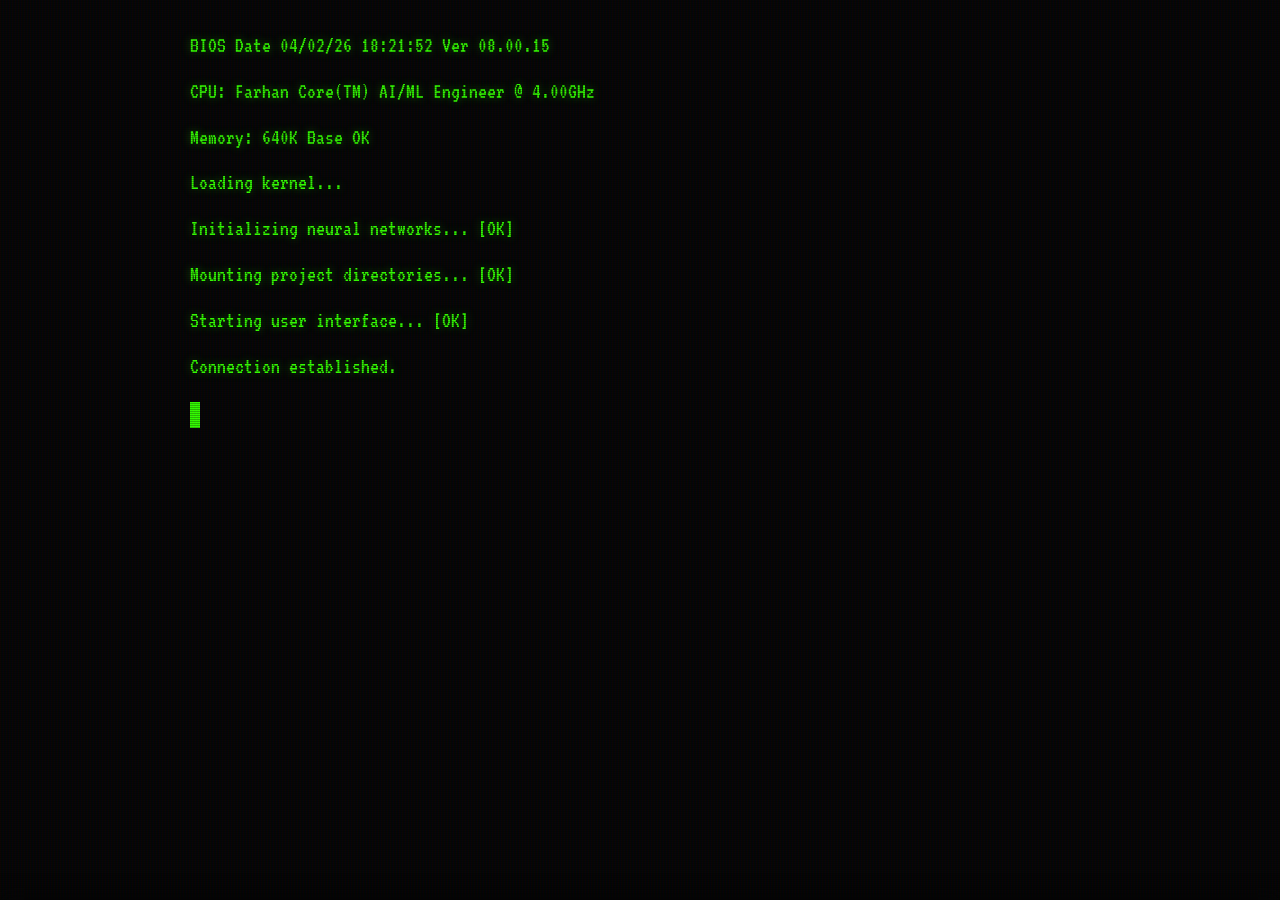
==== commit 27f355d1: "ascii update" ====
--- a/index.html
+++ b/index.html
@@ -224,36 +224,16 @@
         
         <div id="main-interface" class="hidden">
             <div class="ascii-art">
- ___       __   _______   ___       ________  ________  _____ ______   _______           _________  ________         
-|\  \     |\  \|\  ___ \ |\  \     |\   ____\|\   __  \|\   _ \  _   \|\  ___ \         |\___   ___\\   __  \        
-\ \  \    \ \  \ \   __/|\ \  \    \ \  \___|\ \  \|\  \ \  \\\__\ \  \ \   __/|        \|___ \  \_\ \  \|\  \       
- \ \  \  __\ \  \ \  \_|/_\ \  \    \ \  \    \ \  \\\  \ \  \\|__| \  \ \  \_|/__           \ \  \ \ \  \\\  \      
-  \ \  \|\__\_\  \ \  \_|\ \ \  \____\ \  \____\ \  \\\  \ \  \    \ \  \ \  \_|\ \           \ \  \ \ \  \\\  \     
-   \ \____________\ \_______\ \_______\ \_______\ \_______\ \__\    \ \__\ \_______\           \ \__\ \ \_______\    
-    \|____________|\|_______|\|_______|\|_______|\|_______|\|__|     \|__|\|_______|            \|__|  \|_______|    
-                                                                                                                     
-                                                                                                                     
-                                                                                                                     
- _____ ______       ___    ___                                                                                       
-|\   _ \  _   \    |\  \  /  /|                                                                                      
-\ \  \\\__\ \  \   \ \  \/  / /                                                                                      
- \ \  \\|__| \  \   \ \    / /                                                                                       
-  \ \  \    \ \  \   \/  /  /                                                                                        
-   \ \__\    \ \__\__/  / /                                                                                          
-    \|__|     \|__|\___/ /                                                                                           
-                  \|___|/                                                                                            
-                                                                                                                     
-                                                                                                                     
- ________  ________  ________  _________  ________ ________  ___       ___  ________                                 
-|\   __  \|\   __  \|\   __  \|\___   ___\\  _____\\   __  \|\  \     |\  \|\   __  \                                
-\ \  \|\  \ \  \|\  \ \  \|\  \|___ \  \_\ \  \__/\ \  \|\  \ \  \    \ \  \ \  \|\  \                               
- \ \   ____\ \  \\\  \ \   _  _\   \ \  \ \ \   __\\ \  \\\  \ \  \    \ \  \ \  \\\  \                              
-  \ \  \___|\ \  \\\  \ \  \\  \|   \ \  \ \ \  \_| \ \  \\\  \ \  \____\ \  \ \  \\\  \                             
-   \ \__\    \ \_______\ \__\\ _\    \ \__\ \ \__\   \ \_______\ \_______\ \__\ \_______\                            
-    \|__|     \|_______|\|__|\|__|    \|__|  \|__|    \|_______|\|_______|\|__|\|_______|                            
-                                                                                                                     
-                                                                                                                     
-                                                                                                                                               
+ ________ ________  ________  ___  ___  ________  ________           ________  ___  ___  _____ ______   _______   ________          ________  ________   ___  ___     
+|\  _____\\   __  \|\   __  \|\  \|\  \|\   __  \|\   ___  \        |\   __  \|\  \|\  \|\   _ \  _   \|\  ___ \ |\   ___ \        |\   __  \|\   ___  \|\  \|\  \    
+\ \  \__/\ \  \|\  \ \  \|\  \ \  \\\  \ \  \|\  \ \  \\ \  \       \ \  \|\  \ \  \\\  \ \  \\\__\ \  \ \   __/|\ \  \_|\ \       \ \  \|\  \ \  \\ \  \ \  \\\  \   
+ \ \   __\\ \   __  \ \   _  _\ \   __  \ \   __  \ \  \\ \  \       \ \   __  \ \   __  \ \  \\|__| \  \ \  \_|/_\ \  \ \\ \       \ \  \\\  \ \  \\ \  \ \  \\\  \  
+  \ \  \_| \ \  \ \  \ \  \\  \\ \  \ \  \ \  \ \  \ \  \\ \  \       \ \  \ \  \ \  \ \  \ \  \    \ \  \ \  \_|\ \ \  \_\\ \       \ \  \\\  \ \  \\ \  \ \  \\\  \ 
+   \ \__\   \ \__\ \__\ \__\\ _\\ \__\ \__\ \__\ \__\ \__\\ \__\       \ \__\ \__\ \__\ \__\ \__\    \ \__\ \_______\ \_______\       \ \_______\ \__\\ \__\ \_______\
+    \|__|    \|__|\|__|\|__|\|__|\|__|\|__|\|__|\|__|\|__| \|__|        \|__|\|__|\|__|\|__|\|__|     \|__|\|_______|\|_______|        \|_______|\|__| \|__|\|_______|
+                                                                                                                                                                      
+                                                                                                                                                                      
+                                                                                                                                                                                                                                                                                    
                                                                                                                      
                                                                                                                      
                                                                                                                                                                                                                                          
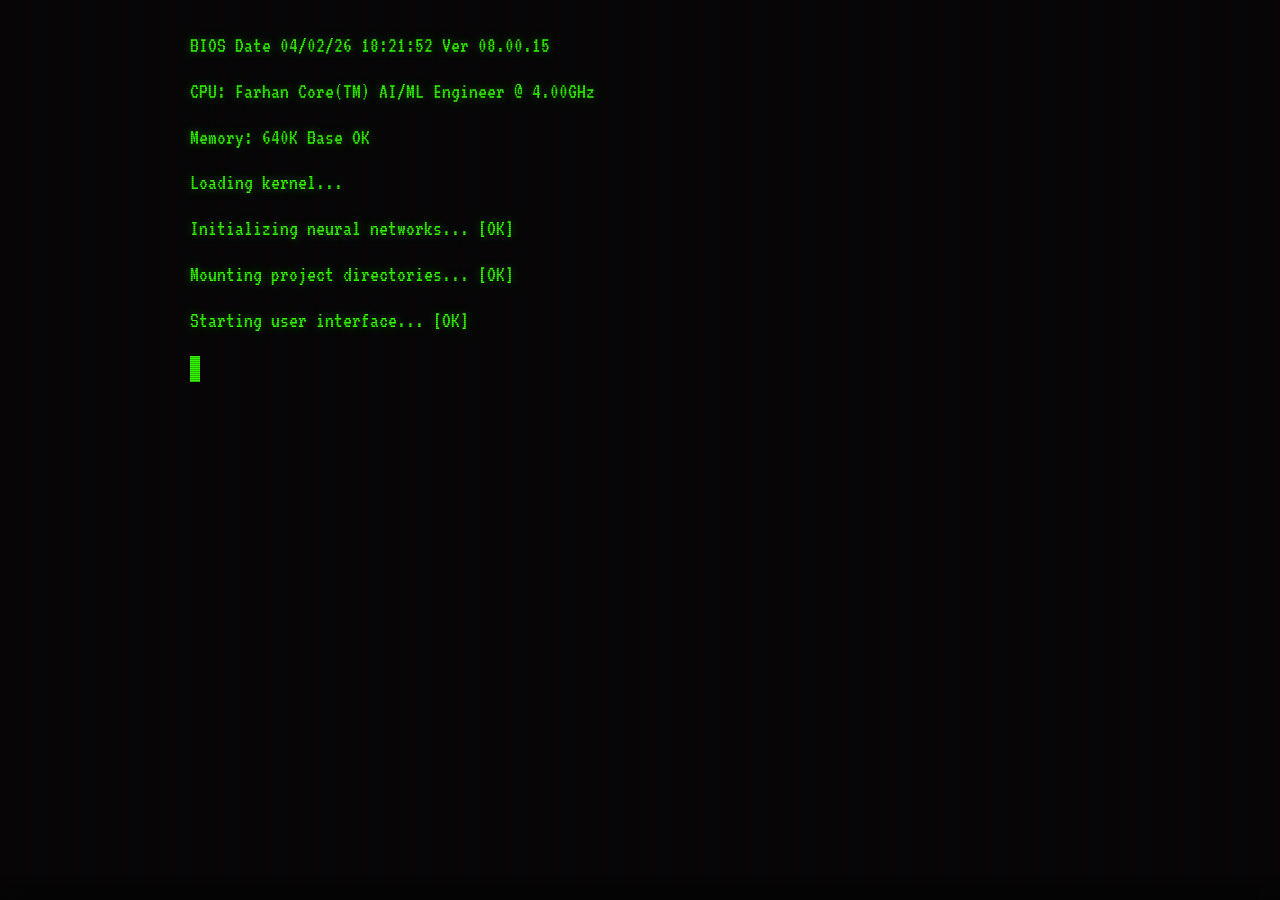
==== commit e9ad03be: "minor fix" ====
--- a/index.html
+++ b/index.html
@@ -224,19 +224,16 @@
         
         <div id="main-interface" class="hidden">
             <div class="ascii-art">
- ________ ________  ________  ___  ___  ________  ________           ________  ___  ___  _____ ______   _______   ________          ________  ________   ___  ___     
-|\  _____\\   __  \|\   __  \|\  \|\  \|\   __  \|\   ___  \        |\   __  \|\  \|\  \|\   _ \  _   \|\  ___ \ |\   ___ \        |\   __  \|\   ___  \|\  \|\  \    
-\ \  \__/\ \  \|\  \ \  \|\  \ \  \\\  \ \  \|\  \ \  \\ \  \       \ \  \|\  \ \  \\\  \ \  \\\__\ \  \ \   __/|\ \  \_|\ \       \ \  \|\  \ \  \\ \  \ \  \\\  \   
- \ \   __\\ \   __  \ \   _  _\ \   __  \ \   __  \ \  \\ \  \       \ \   __  \ \   __  \ \  \\|__| \  \ \  \_|/_\ \  \ \\ \       \ \  \\\  \ \  \\ \  \ \  \\\  \  
-  \ \  \_| \ \  \ \  \ \  \\  \\ \  \ \  \ \  \ \  \ \  \\ \  \       \ \  \ \  \ \  \ \  \ \  \    \ \  \ \  \_|\ \ \  \_\\ \       \ \  \\\  \ \  \\ \  \ \  \\\  \ 
-   \ \__\   \ \__\ \__\ \__\\ _\\ \__\ \__\ \__\ \__\ \__\\ \__\       \ \__\ \__\ \__\ \__\ \__\    \ \__\ \_______\ \_______\       \ \_______\ \__\\ \__\ \_______\
-    \|__|    \|__|\|__|\|__|\|__|\|__|\|__|\|__|\|__|\|__| \|__|        \|__|\|__|\|__|\|__|\|__|     \|__|\|_______|\|_______|        \|_______|\|__| \|__|\|_______|
-                                                                                                                                                                      
-                                                                                                                                                                      
-                                                                                                                                                                                                                                                                                    
-                                                                                                                     
-                                                                                                                     
-                                                                                                                                                                                                                                         
+ ________ ________  ________  ___  ___  ________  ________           ________  ___  ___  _____ ______   _______   ________     
+|\  _____\\   __  \|\   __  \|\  \|\  \|\   __  \|\   ___  \        |\   __  \|\  \|\  \|\   _ \  _   \|\  ___ \ |\   ___ \    
+\ \  \__/\ \  \|\  \ \  \|\  \ \  \\\  \ \  \|\  \ \  \\ \  \       \ \  \|\  \ \  \\\  \ \  \\\__\ \  \ \   __/|\ \  \_|\ \   
+ \ \   __\\ \   __  \ \   _  _\ \   __  \ \   __  \ \  \\ \  \       \ \   __  \ \   __  \ \  \\|__| \  \ \  \_|/_\ \  \ \\ \  
+  \ \  \_| \ \  \ \  \ \  \\  \\ \  \ \  \ \  \ \  \ \  \\ \  \       \ \  \ \  \ \  \ \  \ \  \    \ \  \ \  \_|\ \ \  \_\\ \ 
+   \ \__\   \ \__\ \__\ \__\\ _\\ \__\ \__\ \__\ \__\ \__\\ \__\       \ \__\ \__\ \__\ \__\ \__\    \ \__\ \_______\ \_______\
+    \|__|    \|__|\|__|\|__|\|__|\|__|\|__|\|__|\|__|\|__| \|__|        \|__|\|__|\|__|\|__|\|__|     \|__|\|_______|\|_______|
+                                                                                                                               
+                                                                                                                               
+                                                                                                                                                                                           
             </div>
             
             <p><span class="prompt">guest@system:~$</span> Welcome. I am <strong>Farhan Ahmed Onu</strong>.</p>
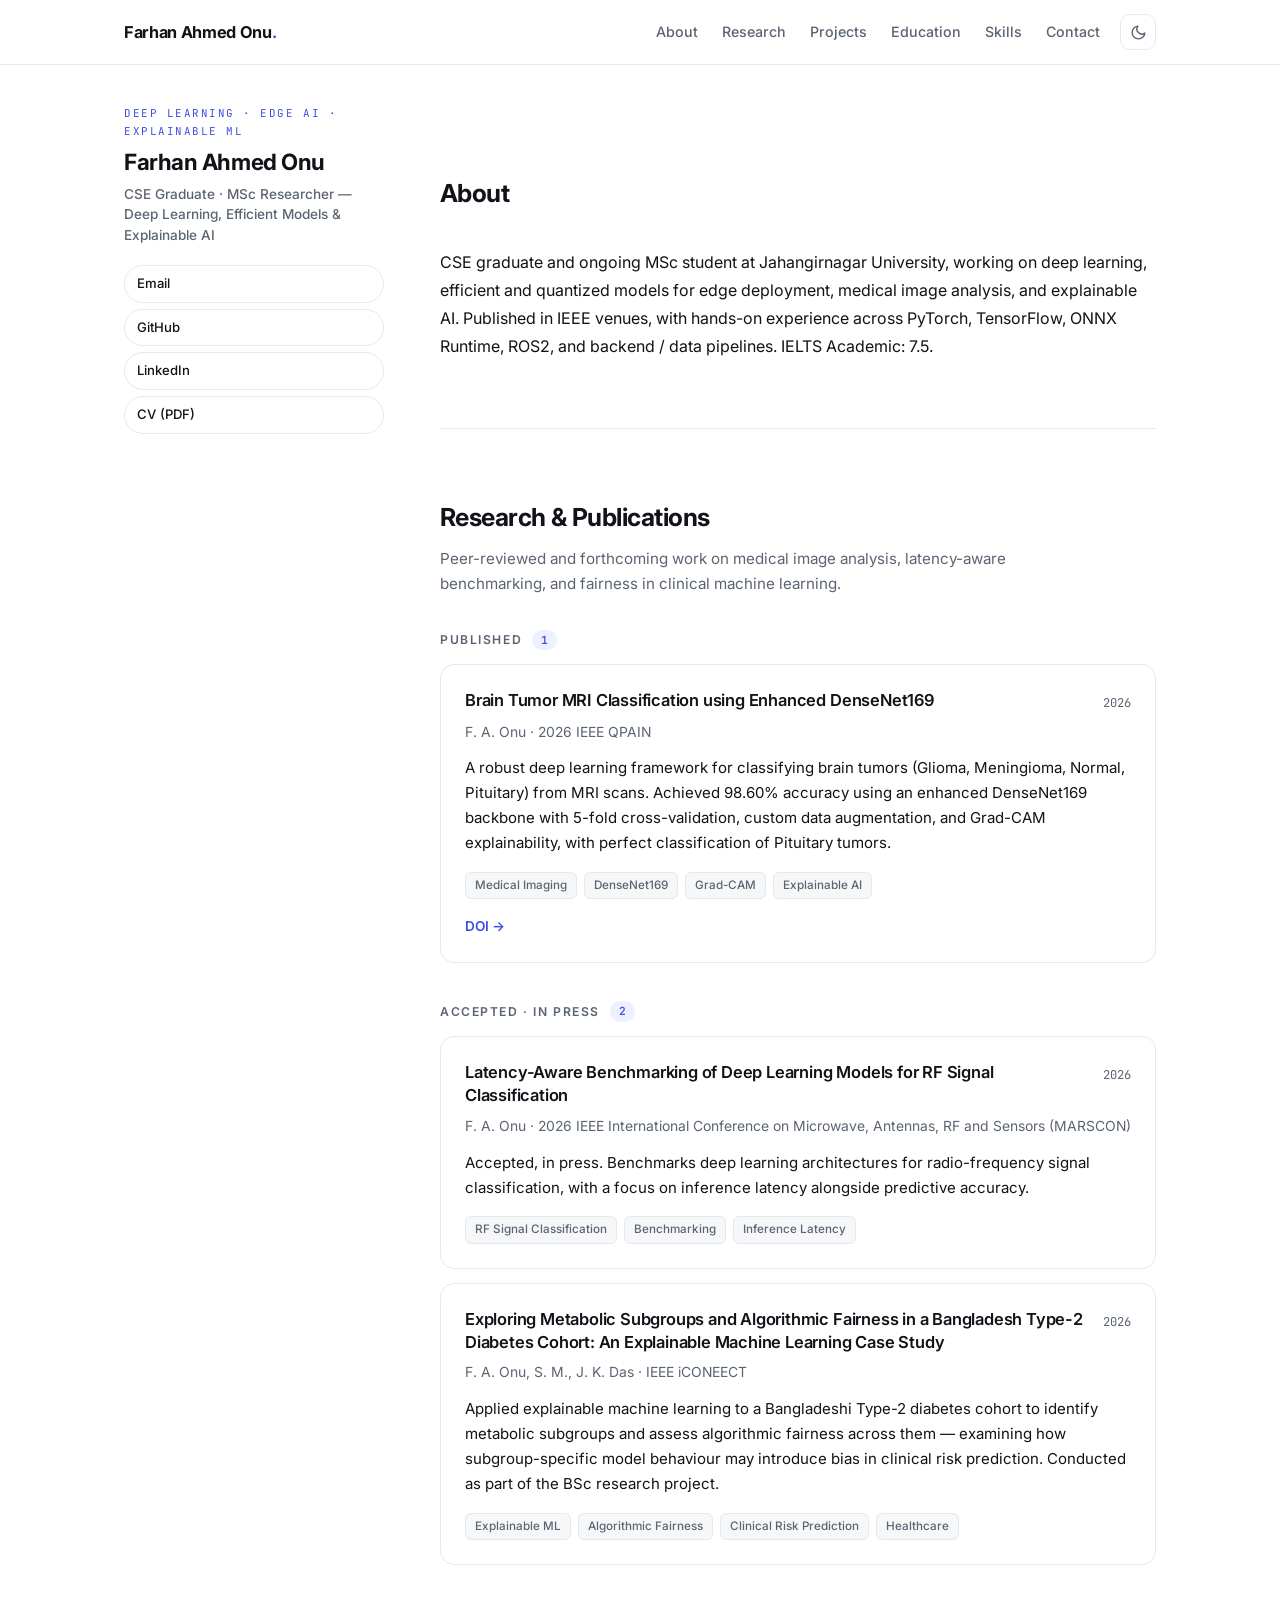
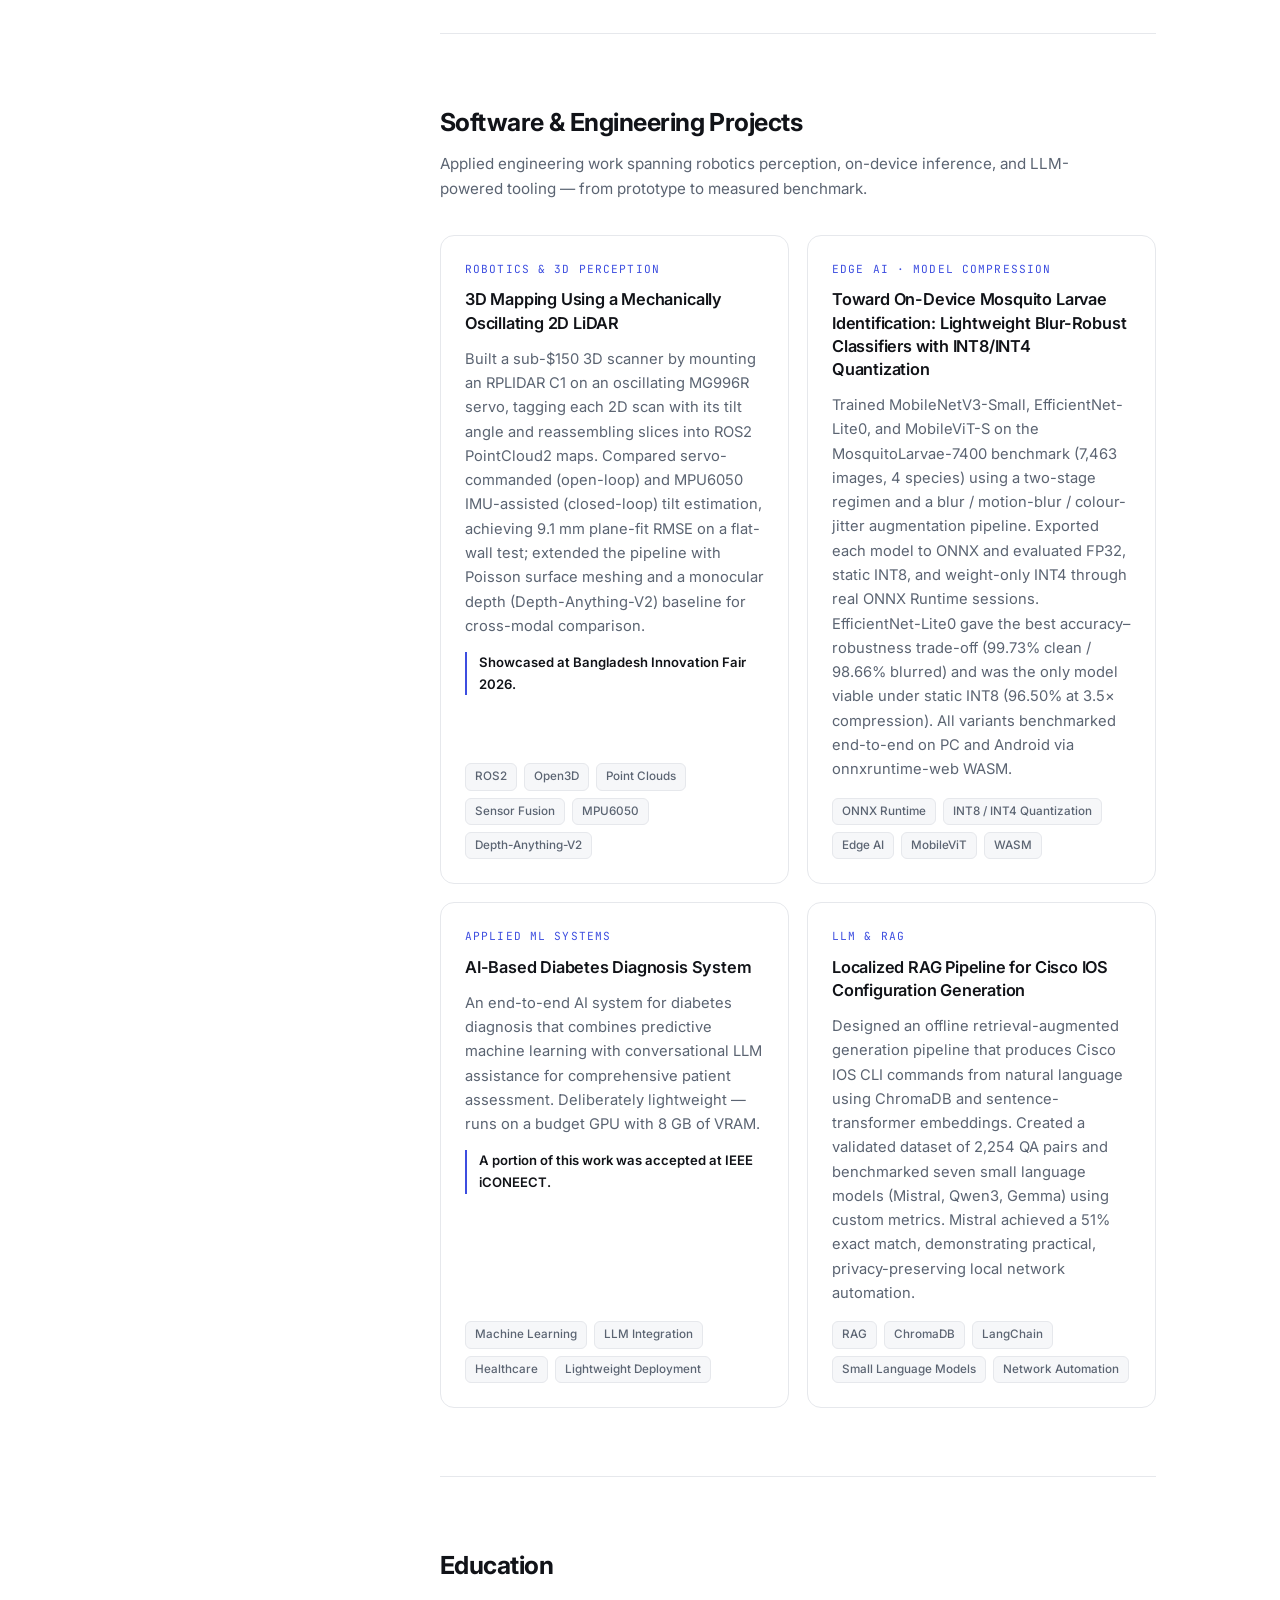
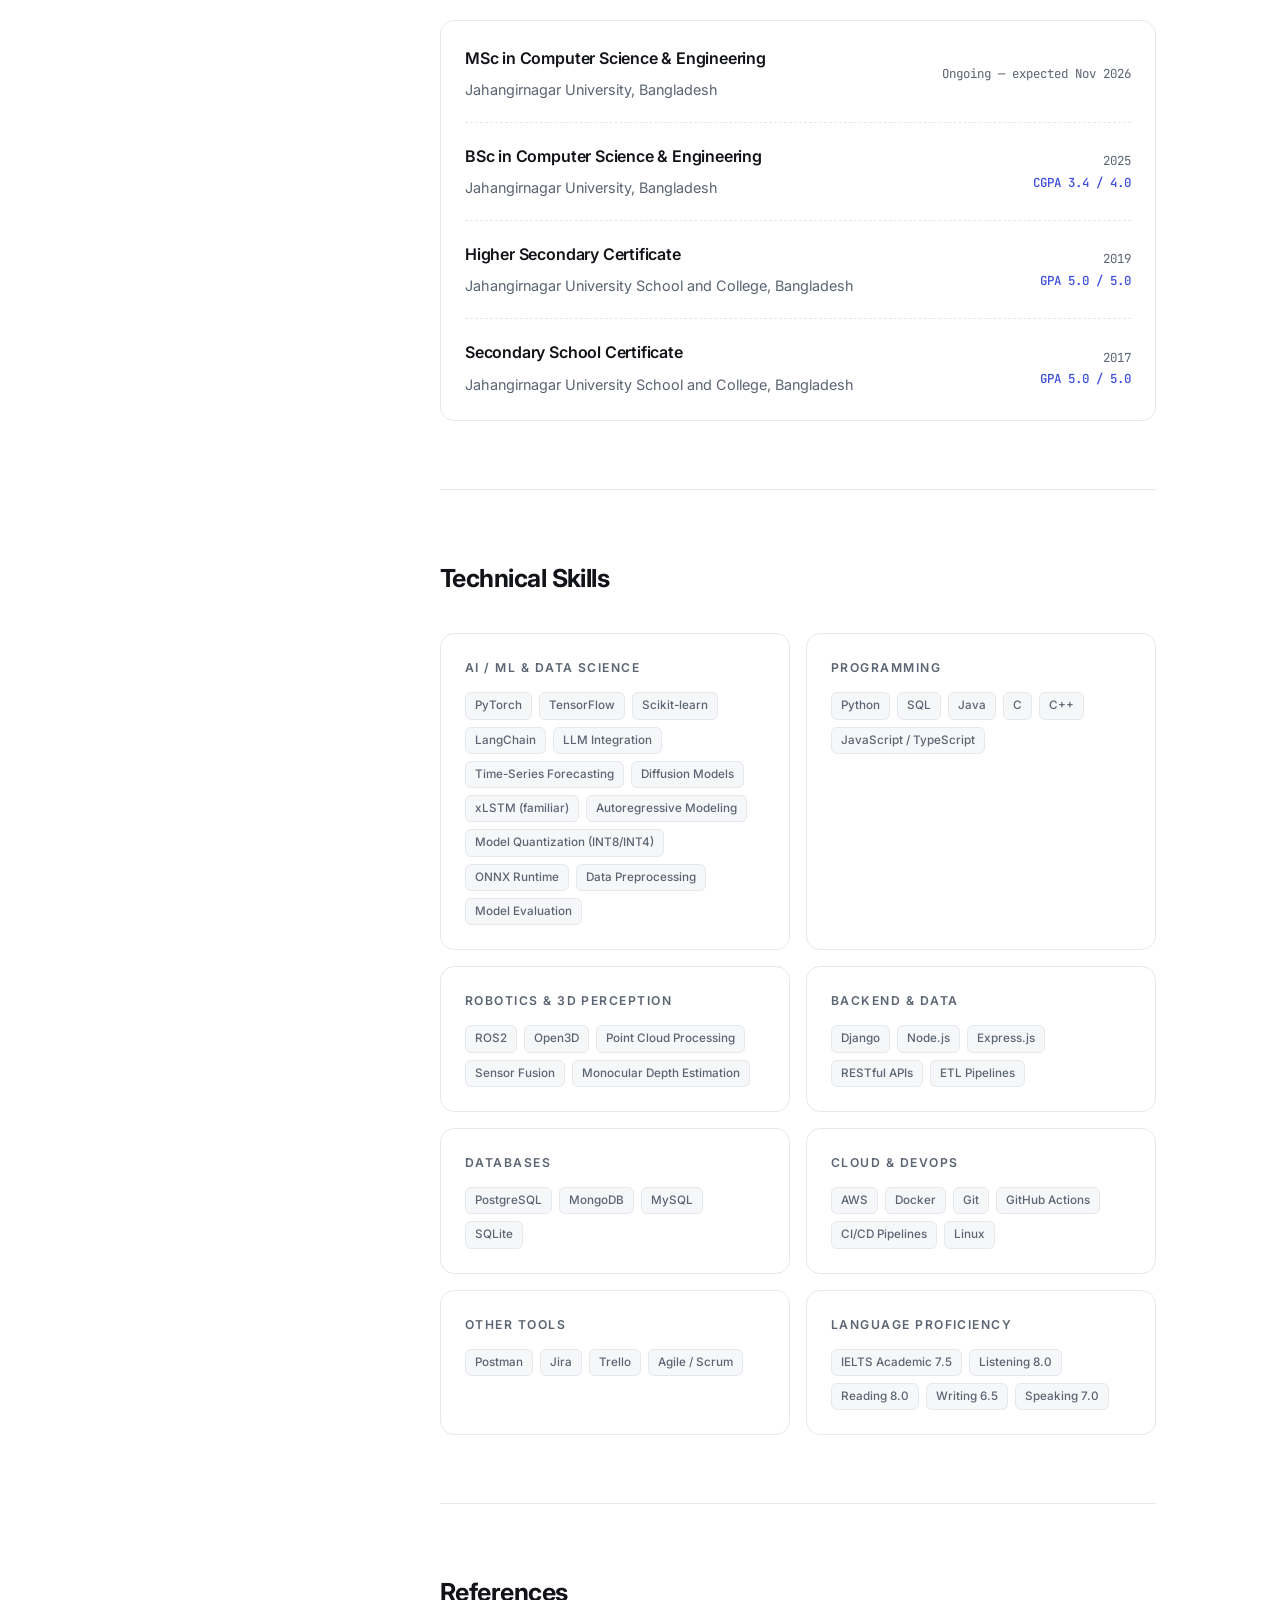
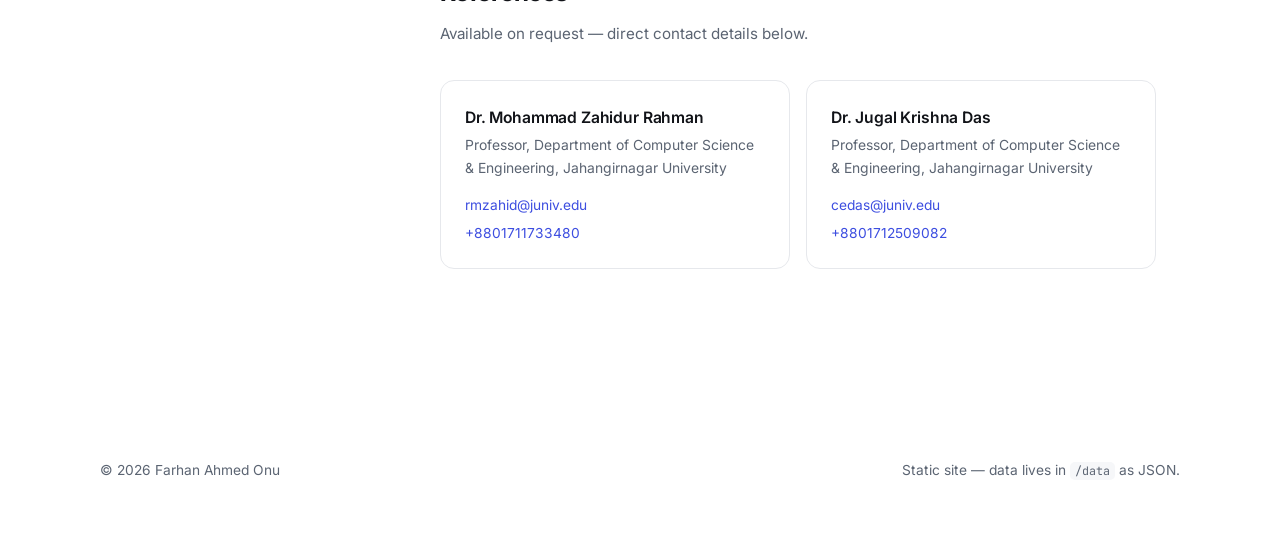
==== commit 3c91fe06: "updated for professional version" ====
--- a/index.html
+++ b/index.html
@@ -1,516 +1,144 @@
 <!DOCTYPE html>
-<html lang="en">
+<html lang="en" data-theme="light">
 <head>
-    <meta charset="UTF-8">
-    <meta name="viewport" content="width=device-width, initial-scale=1.0">
-    <title>Farhan Ahmed Onu - Terminal OS</title>
-    <style>
-        /* === RETRO CSS STYLES === */
-        @import url('https://fonts.googleapis.com/css2?family=VT323&display=swap');
+<meta charset="UTF-8" />
+<meta name="viewport" content="width=device-width, initial-scale=1" />
+<title>Farhan Ahmed Onu — Portfolio</title>
+<meta name="description" content="Portfolio of Farhan Ahmed Onu — CSE graduate and MSc researcher at Jahangirnagar University working on deep learning, efficient/quantized models for edge deployment, medical image analysis, and explainable AI." />
 
-        :root {
-            --terminal-green: #33ff00;
-            --terminal-dark: #050505;
-            --terminal-dim: #113311;
-            --glow: 0 0 10px rgba(51, 255, 0, 0.4);
-        }
+<link rel="preconnect" href="https://fonts.googleapis.com">
+<link rel="preconnect" href="https://fonts.gstatic.com" crossorigin>
+<link href="https://fonts.googleapis.com/css2?family=Inter:wght@400;500;600;700&family=JetBrains+Mono:wght@500&display=swap" rel="stylesheet">
+<link rel="stylesheet" href="css/style.css" />
 
-        /* Custom Retro Pixel Cursor */
-        * {
-            cursor: url('data:image/svg+xml;utf8,<svg width="18" height="24" viewBox="0 0 15 22" fill="none" xmlns="http://www.w3.org/2000/svg"><path d="M0 0V16L4 12L7 19L9 18L6 11H11L0 0Z" fill="%2333ff00" stroke="%23050505" stroke-width="1"/></svg>'), auto !important;
-        }
+<script>
+  (function () {
+    var saved = localStorage.getItem("theme");
+    if (!saved && window.matchMedia("(prefers-color-scheme: dark)").matches) saved = "dark";
+    if (saved) document.documentElement.setAttribute("data-theme", saved);
+  })();
+</script>
+</head>
 
-        body, html {
-            margin: 0;
-            padding: 0;
-            height: 100%;
-            background-color: var(--terminal-dark);
-            color: var(--terminal-green);
-            font-family: 'VT323', 'Courier New', monospace;
-            font-size: 22px;
-            overflow-x: hidden;
-        }
+<body id="top">
 
-        /* CRT Screen & Scanline Effect */
-        .crt::before {
-            content: " ";
-            display: block;
-            position: fixed;
-            top: 0; left: 0; bottom: 0; right: 0;
-            background: linear-gradient(rgba(18, 16, 16, 0) 50%, rgba(0, 0, 0, 0.25) 50%), 
-                        linear-gradient(90deg, rgba(255, 0, 0, 0.06), rgba(0, 255, 0, 0.02), rgba(0, 0, 255, 0.06));
-            z-index: 999;
-            background-size: 100% 2px, 3px 100%;
-            pointer-events: none;
-        }
+<a class="skip-link" href="#main">Skip to content</a>
 
-        .crt {
-            min-height: 100vh;
-            padding: 20px;
-            box-sizing: border-box;
-            text-shadow: var(--glow);
-        }
+<!-- ================= HEADER ================= -->
+<header class="site-header">
+  <div class="container header-inner">
+    <a class="brand" href="#top">Farhan Ahmed Onu<span>.</span></a>
+    <nav class="nav" aria-label="Sections">
+      <a href="#about">About</a>
+      <a href="#research">Research</a>
+      <a href="#projects">Projects</a>
+      <a href="#education">Education</a>
+      <a href="#skills">Skills</a>
+      <a href="#contact">Contact</a>
+    </nav>
+    <button id="theme-toggle" class="theme-toggle" type="button"
+            aria-label="Toggle dark mode" aria-pressed="false">
+      <svg class="icon-moon" viewBox="0 0 24 24" aria-hidden="true"><path d="M21 12.8A9 9 0 1 1 11.2 3a7 7 0 0 0 9.8 9.8Z"/></svg>
+      <svg class="icon-sun" viewBox="0 0 24 24" aria-hidden="true"><circle cx="12" cy="12" r="4"/><path d="M12 2v2M12 20v2M4.9 4.9l1.4 1.4M17.7 17.7l1.4 1.4M2 12h2M20 12h2M4.9 19.1l1.4-1.4M17.7 6.3l1.4-1.4"/></svg>
+    </button>
+  </div>
+</header>
 
-        #terminal {
-            max-width: 900px;
-            margin: 0 auto;
-            padding-top: 10px;
-            padding-bottom: 120px; /* Extra padding to prevent bottom bar overlap */
-        }
+<!-- ================= LOAD ERROR ================= -->
+<div id="load-error" class="load-error" role="alert" hidden></div>
 
-        /* Typography & Layout */
-        h1, h2, h3 { margin: 0 0 10px 0; font-weight: normal; }
-        p { margin: 0 0 15px 0; line-height: 1.4; }
-        ul { margin-top: 0; margin-bottom: 15px; padding-left: 20px; }
-        li { margin-bottom: 5px; }
-        
-        .ascii-art {
-            white-space: pre;
-            font-size: 12px;
-            margin-bottom: 20px;
-            line-height: 1.2;
-            overflow-x: auto;
-        }
+<!-- ================= SIDEBAR + MAIN ================= -->
+<div class="layout">
 
-        .cursor {
-            display: inline-block;
-            width: 10px;
-            height: 1.2em;
-            background-color: var(--terminal-green);
-            vertical-align: middle;
-            animation: blink 1s step-end infinite;
-        }
+  <!-- Sidebar — profile -->
+  <aside class="sidebar" aria-label="Profile">
+    <p class="eyebrow" id="hero-eyebrow"></p>
+    <h1 id="hero-name"></h1>
+    <p class="role" id="hero-role"></p>
+    <div class="hero-links" id="hero-links"></div>
+  </aside>
 
-        @keyframes blink {
-            0%, 100% { opacity: 1; }
-            50% { opacity: 0; }
-        }
+  <!-- Main content -->
+  <main id="main" class="content">
 
-        /* Fixed Bottom Command Bar (HCI Optimized) */
-        #command-bar {
-            position: fixed;
-            bottom: 0;
-            left: 0;
-            width: 100%;
-            background-color: var(--terminal-dark);
-            border-top: 2px solid var(--terminal-green);
-            z-index: 1000;
-            display: flex;
-            justify-content: space-between;
-            align-items: center;
-            padding: 10px 20px;
-            box-sizing: border-box;
-            box-shadow: 0 -5px 15px rgba(5, 5, 5, 0.9);
-            transform: translateY(100%);
-            transition: transform 0.5s ease-out;
-        }
+    <!-- About (takes the old hero summary) -->
+    <section class="block" id="about">
+      <div class="section-head">
+        <h2 class="section-title">About</h2>
+      </div>
+      <p class="hero-summary" id="hero-summary"></p>
+    </section>
 
-        #command-bar.visible {
-            transform: translateY(0);
-        }
+    <!-- Research -->
+    <section class="block" id="research">
+      <div class="container">
+        <div class="section-head">
+          <h2 class="section-title" data-bind="title">Research &amp; Publications</h2>
+          <p class="section-desc" data-bind="description"></p>
+        </div>
+        <div class="pub-list" id="pub-list"></div>
+      </div>
+    </section>
 
-        .menu-commands {
-            display: flex;
-            gap: 15px;
-            flex-wrap: wrap;
-        }
+    <!-- Projects -->
+    <section class="block" id="projects">
+      <div class="container">
+        <div class="section-head">
+          <h2 class="section-title" data-bind="title">Software &amp; Engineering Projects</h2>
+          <p class="section-desc" data-bind="description"></p>
+        </div>
+        <div class="project-grid" id="project-list"></div>
+      </div>
+    </section>
 
-        .menu-item {
-            color: var(--terminal-green);
-            text-decoration: none;
-            padding: 5px 10px;
-            transition: all 0.1s;
-            border: 1px solid transparent;
-        }
+    <!-- Education -->
+    <section class="block" id="education">
+      <div class="container">
+        <div class="section-head">
+          <h2 class="section-title" data-bind="title">Education</h2>
+          <p class="section-desc" data-bind="description"></p>
+        </div>
+        <div class="card" id="edu-list"></div>
+      </div>
+    </section>
 
-        .menu-item:hover, .menu-item.active {
-            background-color: var(--terminal-green);
-            color: var(--terminal-dark);
-            text-shadow: none;
-            border: 1px solid var(--terminal-green);
-        }
+    <!-- Skills -->
+    <section class="block" id="skills">
+      <div class="container">
+        <div class="section-head">
+          <h2 class="section-title" data-bind="title">Technical Skills</h2>
+          <p class="section-desc" data-bind="description"></p>
+        </div>
+        <div class="skill-grid" id="skill-list"></div>
+      </div>
+    </section>
 
-        .menu-item span.key {
-            color: #fff;
-            background: var(--terminal-dim);
-            padding: 0 4px;
-            margin-right: 5px;
-        }
+    <!-- References -->
+    <section class="block" id="contact">
+      <div class="container">
+        <div class="section-head">
+          <h2 class="section-title" data-bind="title">References</h2>
+          <p class="section-desc" data-bind="description"></p>
+        </div>
+        <div class="ref-grid" id="ref-list"></div>
+      </div>
+    </section>
 
-        .menu-item:hover span.key, .menu-item.active span.key {
-            background: var(--terminal-dark);
-            color: var(--terminal-green);
-        }
-
-        .system-status {
-            font-size: 18px;
-            opacity: 0.8;
-            text-align: right;
-            padding-left: 20px;
-            border-left: 1px dashed var(--terminal-green);
-        }
-
-        /* Content Sections */
-        .section {
-            display: none;
-            margin-top: 30px;
-            border-top: 1px solid var(--terminal-dim);
-            padding-top: 20px;
-            animation: textFocus 0.3s ease-in;
-        }
-
-        @keyframes textFocus {
-            0% { filter: blur(4px); opacity: 0.5; }
-            100% { filter: blur(0px); opacity: 1; }
-        }
-
-        .project-card {
-            border: 1px solid var(--terminal-dim);
-            padding: 15px;
-            margin-bottom: 25px;
-            transition: border-color 0.2s;
-        }
-
-        .project-card:hover {
-            border-color: var(--terminal-green);
-            background: rgba(51, 255, 0, 0.02);
-        }
-
-        .project-card h4 {
-            border-bottom: 1px dashed var(--terminal-dim);
-            padding-bottom: 5px;
-            margin-bottom: 10px;
-        }
-
-        .project-card a {
-            color: var(--terminal-green);
-            text-decoration: underline;
-            display: inline-block;
-            margin-top: 10px;
-        }
-
-        .project-card a:hover {
-            background-color: var(--terminal-green);
-            color: var(--terminal-dark);
-        }
-
-        /* Utilities */
-        .hidden { display: none; }
-        .prompt { color: #88ff88; }
-        
-        /* Responsive */
-        @media (max-width: 768px) {
-            #command-bar {
-                flex-direction: column;
-                align-items: flex-start;
-                gap: 10px;
-            }
-            .system-status {
-                border-left: none;
-                border-top: 1px dashed var(--terminal-green);
-                padding-left: 0;
-                padding-top: 5px;
-                width: 100%;
-                text-align: left;
-            }
-        }
-    </style>
-</head>
-<body>
-
-<div class="crt">
-    <div id="terminal">
-        <div id="boot-sequence"></div>
-        
-        <div id="main-interface" class="hidden">
-            <div class="ascii-art">
- ________ ________  ________  ___  ___  ________  ________           ________  ___  ___  _____ ______   _______   ________     
-|\  _____\\   __  \|\   __  \|\  \|\  \|\   __  \|\   ___  \        |\   __  \|\  \|\  \|\   _ \  _   \|\  ___ \ |\   ___ \    
-\ \  \__/\ \  \|\  \ \  \|\  \ \  \\\  \ \  \|\  \ \  \\ \  \       \ \  \|\  \ \  \\\  \ \  \\\__\ \  \ \   __/|\ \  \_|\ \   
- \ \   __\\ \   __  \ \   _  _\ \   __  \ \   __  \ \  \\ \  \       \ \   __  \ \   __  \ \  \\|__| \  \ \  \_|/_\ \  \ \\ \  
-  \ \  \_| \ \  \ \  \ \  \\  \\ \  \ \  \ \  \ \  \ \  \\ \  \       \ \  \ \  \ \  \ \  \ \  \    \ \  \ \  \_|\ \ \  \_\\ \ 
-   \ \__\   \ \__\ \__\ \__\\ _\\ \__\ \__\ \__\ \__\ \__\\ \__\       \ \__\ \__\ \__\ \__\ \__\    \ \__\ \_______\ \_______\
-    \|__|    \|__|\|__|\|__|\|__|\|__|\|__|\|__|\|__|\|__| \|__|        \|__|\|__|\|__|\|__|\|__|     \|__|\|_______|\|_______|
-                                                                                                                               
-                                                                                                                               
-                                                                                                                                                                                           
-            </div>
-            
-            <p><span class="prompt">guest@system:~$</span> Welcome. I am <strong>Farhan Ahmed Onu</strong>.</p>
-            <p>System ready. Select a command from the bottom terminal panel to begin.</p>
-
-            <div id="about" class="section">
-                <h3>--- ABOUT ME ---</h3>
-                <p>Results-oriented AI/ML Engineer with extensive hands-on experience in building scalable machine learning solutions. Proficient in Python, SQL, and Deep Learning frameworks (PyTorch, TensorFlow). Proven track record in delivering industry-level projects ranging from Computer Vision disease detection systems to complex NLP agents using RAG and LLMs. Skilled in the full ML lifecycle from data preprocessing and feature engineering to model tuning, XAI implementation, and MLOps deployment.</p>
-                <p><strong>Education:</strong> Bachelor of Science in Computer Science & Engineering from Jahangirnagar University, Savar, Dhaka (2020-2025). CGPA: 3.4/4.0.</p>
-                <p><strong>Experience:</strong> Mentor at JU Robotics Club (2023-2025). Teach new members and juniors commonly used algorithms and hardware components. Review and provide feedback on robotics code.</p>
-                <p>Location: Somewhere infront of a Keyboard</p>
-            </div>
-
-            <div id="projects" class="section">
-                <h3>--- PROJECTS DIRECTORY ---</h3>
-
-                <div class="project-card">
-                    <h4>> End-to-End AI Diabetes Diagnosis System</h4>
-                    <p><strong>Stack:</strong> Python, XGBoost, LLMs, Flask</p>
-                    <ul>
-                        <li>Developed a dual-agent diagnostic system combining predictive modeling with a conversational AI interface (LLAMA 3.2).</li>
-                        <li>Achieved 95.97% accuracy and 0.982 ROC AUC using XGBoost, improving minority class detection by addressing 1:9 class imbalance with SMOTENC.</li>
-                        <li>Implemented Explainable AI (XAI) using SHAP and LIME to provide transparent feature importance rankings (e.g., Glucose, Age) for clinical trust.</li>
-                        <li>Deployed the solution using a microservices architecture with a Flask-based API Gateway.</li>
-                    </ul>
-                    <a href="https://github.com/farhanahmedonu" target="_blank">[View on GitHub]</a>
-                </div>
-
-                <div class="project-card">
-                    <h4>> GadgetForge: Android App for PC Part Recommendation</h4>
-                    <p><strong>Stack:</strong> Java, Llama 2, Django, SQLite, Firebase</p>
-                    <ul>
-                        <li>Developed an Android application in Java that assists users in building custom PCs by recommending compatible parts based on usage preferences.</li>
-                        <li>Integrated a Django backend with Llama to process natural language queries and generate context-aware PC part recommendations.</li>
-                        <li>Designed and connected a NoSQL (Firebase) and SQLite database system to manage user data and real-time product inventory for recommendation and comparison.</li>
-                        <li>Implemented a "Build PC" module and a part comparison engine, enabling users to evaluate performance, price, and compatibility of selected components.</li>
-                        <li>Applied prompt engineering and structured querying to interpret user intent and retrieve relevant hardware components aligned with the store's inventory.</li>
-                    </ul>
-                    <a href="https://github.com/farhanahmedonu" target="_blank">[View on GitHub]</a>
-                </div>
-
-                <div class="project-card">
-                    <h4>> Hexapod: Six-Legged Smart Robot</h4>
-                    <p><strong>Stack:</strong> Arduino (ESP32), Python, OpenCV, PyCOLMAP, Meshroom</p>
-                    <ul>
-                        <li>Designed and built a six-legged walking robot using ESP32 and Arduino code, capable of traversing varied surfaces with stability and precision.</li>
-                        <li>Implemented wireless control via Wi-Fi and Bluetooth, enabling directional movement and adjustable speed through a mobile interface.</li>
-                        <li>Integrated obstacle avoidance using sensor feedback, enhancing autonomous navigation in dynamic environments.</li>
-                        <li>Added onboard camera for visual processing; utilized OpenCV for real-time face detection and implemented face tracking.</li>
-                        <li>Developed a photogrammetry pipeline using PyCOLMAP and Meshroom to generate accurate 3D models of the robot's environment from captured images.</li>
-                    </ul>
-                    <a href="https://github.com/farhanahmedonu" target="_blank">[View on GitHub]</a>
-                </div>
-
-                <div class="project-card">
-                    <h4>> Tea Leaf Disease Detection & Classification</h4>
-                    <p><strong>Stack:</strong> PyTorch, EfficientNet-V2, CV, Gradio</p>
-                    <ul>
-                        <li>Engineered a robust deep learning pipeline using EfficientNet-V2-S to classify tea leaf diseases across 8 distinct classes using a dataset of 5,278 images.</li>
-                        <li>Applied advanced data augmentation (RandAugment, ColorJitter) to prevent overfitting and ensure model generalization.</li>
-                        <li>Deployment: Built a real-time inference interface using Gradio, enabling instant disease categorization and confidence scoring.</li>
-                    </ul>
-                    <a href="https://github.com/farhanahmedonu" target="_blank">[View on GitHub]</a>
-                </div>
-
-                <div class="project-card">
-                    <h4>> RAG PDF Chat Assistant with Local LLMs</h4>
-                    <p><strong>Stack:</strong> Ollama, ChromaDB, Streamlit, Sentence Transformers</p>
-                    <ul>
-                        <li>Architected a privacy-focused Retrieval-Augmented Generation (RAG) system processing local PDF documents using Ollama (Qwen, Llama3).</li>
-                        <li>Optimized retrieval accuracy by implementing a custom overlapping text chunking algorithm and persistent vector storage via ChromaDB.</li>
-                        <li>Developed a user-friendly Streamlit web interface for seamless document uploading and interactive Q&A. Supports multiple PDF uploads.</li>
-                    </ul>
-                    <a href="https://github.com/farhanahmedonu" target="_blank">[View on GitHub]</a>
-                </div>
-                
-                <div class="project-card">
-                    <h4>> Ju-Exam-Office-Management-System</h4>
-                    <p><strong>Stack:</strong> Django, pyTEST, Sphinx, CircleCI</p>
-                    <ul>
-                        <li>Fullstack project aiming to process all tasks done by an exam office.</li>
-                        <li>Features include: Creating and Publishing Exam Schedules, Publish Result, Manage Exam Materials, Manage Answer Scripts, Manage Teacher Remuneration, Approving special accommodations.</li>
-                        <li>Provides students with a seamless interface to access their results.</li>
-                        <li>Tested using pyTEST, documented with Sphinx, and utilizes CircleCI for CI/CD pipelines.</li>
-                    </ul>
-                    <a href="https://github.com/farhanahmedonu" target="_blank">[View on GitHub]</a>
-                </div>
-
-                <div class="project-card">
-                    <h4>> Automated Prompt Generation</h4>
-                    <p><strong>Stack:</strong> Google Gemini API, Gradio, NLP</p>
-                    <ul>
-                        <li>Designed a system that extracts content from PDFs/PPTXs and utilizes Google Gemini to automatically generate Zero-shot and Few-shot prompts.</li>
-                        <li>Implemented a structured workflow where generated prompts are saved to JSON and used to drive a context-aware chatbot interface.</li>
-                        <li>Created a Gradio-based UI allowing users to leverage extracted document context for intelligent Q&A without manual prompt crafting.</li>
-                    </ul>
-                    <a href="https://github.com/farhanahmedonu" target="_blank">[View on GitHub]</a>
-                </div>
-
-                <div class="project-card">
-                    <h4>> Ollama Smart Assistant & Search Engine</h4>
-                    <p><strong>Stack:</strong> Python, Flask, DuckDuckGo API</p>
-                    <ul>
-                        <li>Designed an intelligent decision engine that dynamically routes user queries between a local LLM and real-time web search (DuckDuckGo) based on information freshness needs.</li>
-                        <li>Implemented keyword optimization logic to refine search queries, improving the relevance of retrieved information before synthesis.</li>
-                    </ul>
-                    <a href="https://github.com/farhanahmedonu" target="_blank">[View on GitHub]</a>
-                </div>
-
-                <div class="project-card">
-                    <h4>> IoT-Based Smart Bus Transportation System</h4>
-                    <p><strong>Stack:</strong> Firebase, Tailwind CSS, Leaflet maps, IoT</p>
-                    <ul>
-                        <li>Real-Time Tracking: Provide passengers with live bus locations using GPS and IoT.</li>
-                        <li>Route Search: Enable users to search and plan journeys efficiently.</li>
-                        <li>Automated Fare Calculation: Use QR codes to measure travel time/distance for accurate billing.</li>
-                        <li>Data Management: Store and sync data via Firebase for reliability.</li>
-                        <li>Three-Layer Architecture: Device Layer (Micro controller and other components in bus), Cloud/Server Layer(Firebase, Mozilla Location Services), Web Interface Layer(Tailwind CSS, Leaflet maps).</li>
-                    </ul>
-                    <a href="https://github.com/farhanahmedonu" target="_blank">[View on GitHub]</a>
-                </div>
-
-                <div class="project-card">
-                    <h4>> Robot Hand Control via Hand Gesture Recognition</h4>
-                    <p><strong>Stack:</strong> Computer Vision, MediaPipe, PySerial, Arduino</p>
-                    <ul>
-                        <li>Enables real-time control of a robot hand using computer vision and hand gesture recognition.</li>
-                        <li>The system uses a webcam to detect hand movements and translates them into servo commands for a robotic hand.</li>
-                        <li>Real-time hand tracking is done using MediaPipe. Data is sent to Arduino using PySerial.</li>
-                    </ul>
-                    <a href="https://github.com/farhanahmedonu" target="_blank">[View on GitHub]</a>
-                </div>
-
-                <div class="project-card">
-                    <h4>> Art Portfolio Website</h4>
-                    <p><strong>Stack:</strong> React, Tailwind CSS, HTML5, JavaScript</p>
-                    <ul>
-                        <li>A sleek, dark-themed React + Tailwind CSS art portfolio inspired by ArtStation. Component-based structure for scalability.</li>
-                        <li>Fully Responsive on all screen sizes. Uses JSON files to store data about artworks and other data.</li>
-                        <li>UI for CRUD Operations for updating JSON data. Deployable on GitHub Pages.</li>
-                    </ul>
-                    <a href="https://github.com/farhanahmedonu" target="_blank">[View on GitHub]</a>
-                </div>
-
-                <div class="project-card">
-                    <h4>> Image Scraper</h4>
-                    <p><strong>Stack:</strong> Python, BeautifulSoup4, Selenium</p>
-                    <ul>
-                        <li>A collection of Python scripts for scraping images from various sources including Google Images and general websites.</li>
-                        <li>Uses BeautifulSoup4 and Selenium for Web automation and scrolling simulation.</li>
-                        <li>ChromeDriver for Browser automation (for scrolling functionality). Features include Lazy-loading support with scrolling, Image size filtering, Respectful crawling with delays, Automatic folder creation, Error handling and logging.</li>
-                    </ul>
-                    <a href="https://github.com/farhanahmedonu" target="_blank">[View on GitHub]</a>
-                </div>
-            </div>
-
-            <div id="skills" class="section">
-                <h3>--- SYSTEM CAPABILITIES ---</h3>
-                <p><strong>LANGUAGES:</strong> Python, JavaScript/TypeScript, Java, C, C++, SQL, Bash Scripting</p>
-                <p><strong>AI/ML & DATA SCIENCE:</strong> XGBoost, LightGBM, Scikit-learn, SMOTE/SMOTENC, SHAP/LIME (XAI), PyTorch, TensorFlow, Keras, Efficient Net, Transformers, pandas</p>
-                <p><strong>NLP & GEN AI:</strong> RAG, LangChain, Ollama, ChromaDB, Google Gemini API, Prompt Engineering, InstructLab, Llama 2/3</p>
-                <p><strong>COMPUTER VISION:</strong> Image Classification, Data Augmentation (Albumentations), OpenCV, Face Tracking, PyCOLMAP, Meshroom, Photogrammetry</p>
-                <p><strong>FRONTEND:</strong> React, HTML5, Tailwind</p>
-                <p><strong>BACKEND & DEPLOYMENT:</strong> Node.js, Express.js, Django, Flask, Streamlit, Gradio, API Development, Docker, RESTful APIs</p>
-                <p><strong>DATABASES:</strong> PostgreSQL, MongoDB, MySQL, SQLite, Firebase</p>
-                <p><strong>DEVOPS, TOOLS & TESTING:</strong> Git, GitHub Actions, CI/CD Pipelines, Linux, Selenium WebDriver, pytest, Postman, Insomnia, Trello, Agile/Scrum</p>
-                <p><strong>MOBILE & EMBEDDED:</strong> Android (Java), Arduino, ESP32</p>
-            </div>
-
-            <div id="contact" class="section">
-                <h3>--- ESTABLISH CONNECTION ---</h3>
-                <p>Email: <a href="mailto:farhanahmedonu@gmail.com">farhanahmedonu@gmail.com</a></p>
-                <p>Phone: 01969120538 | +8801571482059</p>
-                <p>GitHub: <a href="https://github.com/farhanahmedonu" target="_blank">github.com/farhanahmedonu</a></p>
-                <p>LinkedIn: <a href="https://linkedin.com/in/farhanahmedonu" target="_blank">linkedin.com/in/farhanahmedonu</a></p>
-                <br>
-                <p><em>End of file.</em></p>
-            </div>
-
-        </div>
-        
-        <div style="margin-top: 20px; margin-bottom: 40px;"><span class="prompt hidden" id="bottom-prompt">guest@system:~$ </span><span class="cursor" id="main-cursor"></span></div>
-    </div>
+  </main>
 </div>
 
-<div id="command-bar">
-    <div class="menu-commands">
-        <a class="menu-item" onclick="showSection('about', this)"><span class="key">[1]</span> ABOUT</a>
-        <a class="menu-item" onclick="showSection('projects', this)"><span class="key">[2]</span> PROJECTS</a>
-        <a class="menu-item" onclick="showSection('skills', this)"><span class="key">[3]</span> SKILLS</a>
-        <a class="menu-item" onclick="showSection('contact', this)"><span class="key">[4]</span> CONTACT</a>
-    </div>
-    <div class="system-status" id="sys-status">SYS.STAT: AWAITING_INPUT</div>
-</div>
+<footer class="site-footer container">
+  <span>&copy; <span id="year"></span> Farhan Ahmed Onu</span>
+  <span>Static site — data lives in <code>/data</code> as JSON.</span>
+</footer>
 
-<script>
-    /* === RETRO JS LOGIC === */
-    const bootLines = [
-        "BIOS Date 04/02/26 18:21:52 Ver 08.00.15",
-        "CPU: Farhan Core(TM) AI/ML Engineer @ 4.00GHz",
-        "Memory: 640K Base OK",
-        "Loading kernel...",
-        "Initializing neural networks... [OK]",
-        "Mounting project directories... [OK]",
-        "Starting user interface... [OK]",
-        "Connection established."
-    ];
+<noscript>
+  <div class="load-error">
+    This portfolio loads its content from JSON files and needs JavaScript enabled.
+  </div>
+</noscript>
 
-    const bootDiv = document.getElementById("boot-sequence");
-    const mainInterface = document.getElementById("main-interface");
-    const commandBar = document.getElementById("command-bar");
-    const bottomPrompt = document.getElementById("bottom-prompt");
-    const sysStatus = document.getElementById("sys-status");
-    
-    let bootDelay = 200; 
-
-    async function runBootSequence() {
-        for (let i = 0; i < bootLines.length; i++) {
-            const p = document.createElement("p");
-            p.textContent = bootLines[i];
-            bootDiv.appendChild(p);
-            const delay = Math.random() * bootDelay + 100;
-            await new Promise(r => setTimeout(r, delay));
-            window.scrollTo(0, document.body.scrollHeight);
-        }
-        
-        await new Promise(r => setTimeout(r, 600)); 
-        bootDiv.classList.add("hidden"); 
-        mainInterface.classList.remove("hidden"); 
-        bottomPrompt.classList.remove("hidden");
-        
-        // Slide up the command bar
-        setTimeout(() => {
-            commandBar.classList.add("visible");
-        }, 300);
-        
-        window.scrollTo(0, 0);
-    }
-
-    window.onload = runBootSequence;
-
-    function showSection(sectionId, element) {
-        // Hide all sections
-        const sections = document.querySelectorAll('.section');
-        sections.forEach(sec => sec.style.display = 'none');
-
-        // Remove active class from all menu items
-        const menuItems = document.querySelectorAll('.menu-item');
-        menuItems.forEach(item => item.classList.remove('active'));
-
-        // Show targeted section
-        const targetSection = document.getElementById(sectionId);
-        if (targetSection) {
-            targetSection.style.display = 'block';
-            
-            // Add active class to clicked button
-            if(element) element.classList.add('active');
-
-            // Update System Status Text
-            sysStatus.textContent = "SYS.STAT: VIEWING_" + sectionId.toUpperCase();
-            
-            // Scroll to the top of the interface
-            mainInterface.scrollIntoView({ behavior: 'smooth', block: 'start' });
-        }
-    }
-
-    // Allow keyboard navigation for the true retro feel
-    document.addEventListener('keydown', function(event) {
-        if(commandBar.classList.contains('visible')) {
-            const keys = ['1', '2', '3', '4'];
-            if(keys.includes(event.key)) {
-                const items = document.querySelectorAll('.menu-item');
-                items[parseInt(event.key) - 1].click();
-            }
-        }
-    });
-</script>
-
+<script type="module" src="js/theme.js"></script>
+<script type="module" src="js/main.js"></script>
 </body>
 </html>
--- a/css/style.css
+++ b/css/style.css
@@ -0,0 +1,532 @@
+/* =========================================================
+   THEME TOKENS
+   ========================================================= */
+:root {
+  --bg: #ffffff;
+  --surface: #ffffff;
+  --soft: #f6f7f9;
+  --border: #e6e8ec;
+  --text: #111318;
+  --muted: #5b6472;
+  --accent: #3d4ee0;
+  --accent-soft: #eef0ff;
+  --shadow: 0 8px 24px rgba(17, 19, 24, .07);
+  --radius: 14px;
+  --maxw: 1080px;
+}
+
+[data-theme="dark"] {
+  --bg: #0e1014;
+  --surface: #14171d;
+  --soft: #171b22;
+  --border: #252a33;
+  --text: #e9ecf1;
+  --muted: #9aa4b2;
+  --accent: #8b93ff;
+  --accent-soft: #1c2033;
+  --shadow: 0 8px 24px rgba(0, 0, 0, .4);
+}
+
+/* =========================================================
+   BASE
+   ========================================================= */
+* { box-sizing: border-box; }
+
+html { scroll-behavior: smooth; }
+
+body {
+  margin: 0;
+  background: var(--bg);
+  color: var(--text);
+  font-family: 'Inter', system-ui, -apple-system, 'Segoe UI', Roboto, sans-serif;
+  font-size: 16px;
+  line-height: 1.65;
+  -webkit-font-smoothing: antialiased;
+  transition: background .25s ease, color .25s ease;
+}
+
+.container { max-width: var(--maxw); margin: 0 auto; padding: 0 24px; }
+
+code {
+  font-family: 'JetBrains Mono', ui-monospace, monospace;
+  font-size: .85em;
+  background: var(--soft);
+  padding: 1px 5px;
+  border-radius: 5px;
+}
+
+.skip-link {
+  position: absolute; left: -9999px; top: 0;
+  background: var(--accent); color: #fff;
+  padding: 10px 16px; border-radius: 0 0 8px 0;
+  z-index: 100;
+}
+.skip-link:focus { left: 0; }
+
+section.block {
+  padding: 68px 0;
+  border-bottom: 1px solid var(--border);
+  scroll-margin-top: 80px;
+}
+section.block:last-of-type { border-bottom: 0; }
+
+/* =========================================================
+   HEADER
+   ========================================================= */
+.site-header {
+  position: sticky; top: 0; z-index: 50;
+  background: var(--bg);
+  border-bottom: 1px solid var(--border);
+}
+@supports (backdrop-filter: blur(8px)) {
+  .site-header {
+    background: color-mix(in srgb, var(--bg) 82%, transparent);
+    backdrop-filter: blur(14px);
+  }
+}
+
+.header-inner { display: flex; align-items: center; gap: 20px; height: 64px; }
+
+.brand {
+  font-weight: 700; font-size: 1.02rem;
+  letter-spacing: -.02em; text-decoration: none; color: var(--text);
+}
+.brand span { color: var(--accent); }
+
+.nav { display: flex; gap: 24px; margin-left: auto; }
+.nav a {
+  font-size: .89rem; font-weight: 500;
+  color: var(--muted); text-decoration: none;
+  transition: color .18s ease;
+}
+.nav a:hover { color: var(--text); }
+
+.theme-toggle {
+  display: grid; place-items: center;
+  width: 36px; height: 36px;
+  border: 1px solid var(--border); border-radius: 10px;
+  background: var(--surface); color: var(--muted);
+  cursor: pointer;
+  transition: color .18s, border-color .18s;
+}
+.theme-toggle:hover { color: var(--accent); border-color: var(--accent); }
+.theme-toggle svg {
+  width: 17px; height: 17px;
+  stroke: currentColor; fill: none;
+  stroke-width: 2; stroke-linecap: round; stroke-linejoin: round;
+}
+[data-theme="light"] .icon-sun { display: none; }
+[data-theme="dark"]  .icon-moon { display: none; }
+
+/* =========================================================
+   LOAD ERROR
+   ========================================================= */
+.load-error {
+  max-width: var(--maxw);
+  margin: 24px auto 0;
+  padding: 16px 20px;
+  border: 1px solid #e0b4b4;
+  border-left: 3px solid #d9534f;
+  border-radius: 10px;
+  background: #fdf3f3;
+  color: #7a2b28;
+  font-size: .9rem;
+  line-height: 1.6;
+}
+[data-theme="dark"] .load-error {
+  background: #241417;
+  border-color: #4a2429;
+  border-left-color: #e07a76;
+  color: #f0b9b6;
+}
+.load-error code { background: rgba(0,0,0,.07); }
+[data-theme="dark"] .load-error code { background: rgba(255,255,255,.09); }
+
+/* =========================================================
+   HERO
+   ========================================================= */
+.hero { padding: 88px 0 72px; border-bottom: 1px solid var(--border); }
+
+.eyebrow {
+  font-family: 'JetBrains Mono', ui-monospace, monospace;
+  font-size: .74rem; letter-spacing: .16em; text-transform: uppercase;
+  color: var(--accent); margin: 0 0 16px;
+}
+
+h1 {
+  font-size: clamp(2.3rem, 6vw, 3.5rem);
+  line-height: 1.05; letter-spacing: -.032em;
+  font-weight: 700; margin: 0 0 14px;
+}
+
+.role {
+  font-size: clamp(1rem, 2vw, 1.12rem);
+  font-weight: 600; color: var(--accent);
+  margin: 0 0 20px; max-width: 60ch;
+}
+
+.hero-summary {
+  font-size: 1.02rem; color: var(--muted);
+  max-width: 68ch; margin: 0 0 30px;
+}
+
+.hero-links { display: flex; flex-wrap: wrap; gap: 10px; }
+
+.chip {
+  display: inline-flex; align-items: center; gap: 8px;
+  padding: 9px 16px;
+  border: 1px solid var(--border); border-radius: 999px;
+  background: var(--surface);
+  font-size: .86rem; font-weight: 500;
+  text-decoration: none; color: var(--text);
+  transition: transform .18s ease, border-color .18s ease, color .18s ease;
+}
+.chip:hover {
+  transform: translateY(-1px);
+  border-color: var(--accent);
+  color: var(--accent);
+}
+
+/* =========================================================
+   SECTION HEADINGS
+   ========================================================= */
+.section-head { margin-bottom: 34px; }
+
+.section-title {
+  font-size: 1.55rem; font-weight: 700;
+  letter-spacing: -.022em; margin: 0 0 8px;
+}
+
+.section-desc {
+  color: var(--muted); font-size: .95rem;
+  margin: 0; max-width: 66ch;
+}
+.section-desc:empty { display: none; }
+
+/* =========================================================
+   CARDS
+   ========================================================= */
+.card {
+  background: var(--surface);
+  border: 1px solid var(--border);
+  border-radius: var(--radius);
+  padding: 24px;
+  transition: box-shadow .2s ease, transform .2s ease, border-color .2s ease;
+}
+.card:hover {
+  border-color: color-mix(in srgb, var(--accent) 45%, var(--border));
+  box-shadow: var(--shadow);
+  transform: translateY(-1px);
+}
+
+/* =========================================================
+   PUBLICATIONS
+   ========================================================= */
+.pub-group + .pub-group { margin-top: 38px; }
+
+.group-title {
+  display: flex; align-items: center; gap: 10px;
+  font-size: .76rem; font-weight: 600;
+  letter-spacing: .13em; text-transform: uppercase;
+  color: var(--muted); margin: 0 0 14px;
+}
+
+.group-title .count {
+  font-family: 'JetBrains Mono', monospace;
+  font-size: .7rem; letter-spacing: 0;
+  background: var(--accent-soft); color: var(--accent);
+  border-radius: 999px; padding: 1px 9px;
+}
+
+.pub-card + .pub-card { margin-top: 14px; }
+
+.pub-top {
+  display: flex; justify-content: space-between;
+  align-items: flex-start; gap: 18px;
+}
+
+.pub-title {
+  font-size: 1.03rem; font-weight: 600;
+  letter-spacing: -.012em; line-height: 1.42; margin: 0;
+}
+
+.pub-year {
+  font-family: 'JetBrains Mono', monospace;
+  font-size: .76rem; color: var(--muted);
+  white-space: nowrap; padding-top: 4px;
+}
+
+.pub-meta { font-size: .87rem; color: var(--muted); margin: 7px 0 0; }
+.pub-desc { font-size: .94rem; margin: 13px 0 0; }
+
+/* =========================================================
+   TAGS & LINKS
+   ========================================================= */
+.tags {
+  display: flex; flex-wrap: wrap; gap: 7px;
+  list-style: none; margin: 16px 0 0; padding: 0;
+}
+
+.tag {
+  font-size: .73rem; font-weight: 500;
+  color: var(--muted);
+  background: var(--soft);
+  border: 1px solid var(--border);
+  border-radius: 6px;
+  padding: 3px 9px;
+}
+
+.card-links { display: flex; flex-wrap: wrap; gap: 16px; margin-top: 16px; }
+
+.card-links a {
+  font-size: .85rem; font-weight: 600;
+  color: var(--accent); text-decoration: none;
+  border-bottom: 1px solid transparent;
+  transition: border-color .18s ease;
+}
+.card-links a:hover { border-bottom-color: var(--accent); }
+
+/* =========================================================
+   PROJECTS
+   ========================================================= */
+.project-grid {
+  display: grid;
+  grid-template-columns: repeat(auto-fit, minmax(330px, 1fr));
+  gap: 18px;
+}
+
+.project-card { display: flex; flex-direction: column; }
+
+.project-kicker {
+  font-family: 'JetBrains Mono', monospace;
+  font-size: .7rem; letter-spacing: .1em; text-transform: uppercase;
+  color: var(--accent); margin: 0 0 10px;
+}
+
+.project-title {
+  font-size: 1.02rem; font-weight: 600;
+  letter-spacing: -.012em; line-height: 1.42; margin: 0 0 12px;
+}
+
+.project-desc { font-size: .92rem; color: var(--muted); margin: 0; }
+
+.project-note {
+  font-size: .82rem; font-weight: 600;
+  color: var(--text); margin: 14px 0 0;
+  padding-left: 12px; border-left: 2px solid var(--accent);
+}
+
+.project-card .tags { margin-top: auto; padding-top: 16px; }
+
+/* =========================================================
+   EDUCATION
+   ========================================================= */
+.edu-item {
+  display: grid;
+  grid-template-columns: 1fr auto;
+  gap: 4px 24px;
+  padding: 20px 0;
+  border-bottom: 1px dashed var(--border);
+}
+.edu-item:first-child { padding-top: 0; }
+.edu-item:last-child { padding-bottom: 0; border-bottom: 0; }
+
+.edu-degree {
+  font-size: 1rem; font-weight: 600;
+  margin: 0; letter-spacing: -.012em;
+}
+
+.edu-school { font-size: .9rem; color: var(--muted); margin: 3px 0 0; }
+
+.edu-meta {
+  grid-row: 1 / span 2; grid-column: 2;
+  text-align: right; align-self: center;
+  font-family: 'JetBrains Mono', monospace;
+  font-size: .78rem; color: var(--muted); line-height: 1.7;
+}
+.edu-meta strong { color: var(--accent); font-weight: 500; }
+
+/* =========================================================
+   SKILLS
+   ========================================================= */
+.skill-grid {
+  display: grid;
+  grid-template-columns: repeat(auto-fit, minmax(270px, 1fr));
+  gap: 16px;
+}
+
+.skill-card h3 {
+  font-size: .76rem; font-weight: 600;
+  letter-spacing: .12em; text-transform: uppercase;
+  color: var(--muted); margin: 0 0 14px;
+}
+
+.skill-card .tags { margin-top: 0; }
+
+/* =========================================================
+   REFERENCES
+   ========================================================= */
+.ref-grid {
+  display: grid;
+  grid-template-columns: repeat(auto-fit, minmax(300px, 1fr));
+  gap: 16px;
+}
+
+.ref-name {
+  font-size: .98rem; font-weight: 600;
+  margin: 0 0 3px; letter-spacing: -.01em;
+}
+
+.ref-role { font-size: .87rem; color: var(--muted); margin: 0 0 14px; }
+
+.ref-links { display: flex; flex-direction: column; gap: 5px; font-size: .86rem; }
+.ref-links a { color: var(--accent); text-decoration: none; }
+.ref-links a:hover { text-decoration: underline; }
+
+/* =========================================================
+   FOOTER
+   ========================================================= */
+.site-footer {
+  padding: 42px 0 60px;
+  font-size: .86rem; color: var(--muted);
+  display: flex; justify-content: space-between;
+  flex-wrap: wrap; gap: 12px;
+}
+
+/* =========================================================
+   RESPONSIVE
+   ========================================================= */
+@media (max-width: 780px) {
+  .nav { display: none; }
+  .hero { padding: 64px 0 56px; }
+  section.block { padding: 52px 0; }
+  .edu-item { grid-template-columns: 1fr; }
+  .edu-meta {
+    grid-row: auto; grid-column: 1;
+    text-align: left; margin-top: 6px;
+  }
+  .pub-top { flex-direction: column; gap: 4px; }
+  .pub-year { padding-top: 0; }
+}
+
+/* =========================================================
+   PRINT
+   ========================================================= */
+@media print {
+  .site-header, .theme-toggle, .skip-link { display: none; }
+  .site-header { position: static; }
+  .card { break-inside: avoid; box-shadow: none; }
+  section.block { padding: 24px 0; }
+  .load-error { display: none !important; }
+}
+/* =========================================================
+   SIDEBAR LAYOUT (appended)
+   ========================================================= */
+.layout {
+  max-width: var(--maxw);
+  margin: 0 auto;
+  padding: 40px 24px 80px;
+  display: grid;
+  grid-template-columns: 260px minmax(0, 1fr);
+  gap: 56px;
+  align-items: start;
+}
+
+/* ---- Sidebar column ---- */
+.sidebar {
+  position: sticky;
+  top: 88px;                       /* 64px header + 24px breathing room */
+  align-self: start;
+}
+
+/* Optional avatar (image or initials) */
+.sidebar-avatar {
+  width: 100px;
+  height: 100px;
+  border-radius: 50%;
+  object-fit: cover;
+  display: block;
+  margin: 0 0 18px;
+  border: 1px solid var(--border);
+}
+.sidebar-avatar-initials {
+  display: grid;
+  place-items: center;
+  background: var(--accent-soft);
+  color: var(--accent);
+  font-family: 'Inter', system-ui, sans-serif;
+  font-size: 1.6rem;
+  font-weight: 700;
+  letter-spacing: -.02em;
+}
+
+/* Typography overrides for sidebar text */
+.sidebar .eyebrow {
+  font-size: .68rem;
+  letter-spacing: .14em;
+  margin: 0 0 8px;
+}
+.sidebar h1 {
+  font-size: 1.4rem;
+  line-height: 1.2;
+  letter-spacing: -.02em;
+  margin: 0 0 8px;
+  color: var(--text);
+}
+.sidebar .role {
+  font-size: .85rem;
+  font-weight: 500;
+  line-height: 1.5;
+  color: var(--muted);
+  margin: 0 0 20px;
+  max-width: none;
+}
+
+/* Vertical chip list in sidebar */
+.sidebar .hero-links {
+  display: flex;
+  flex-direction: column;
+  align-items: stretch;
+  gap: 6px;
+}
+.sidebar .chip {
+  font-size: .82rem;
+  padding: 7px 12px;
+  justify-content: flex-start;
+}
+
+/* About section — take over the old hero summary styling */
+#about .hero-summary {
+  font-size: 1rem;
+  line-height: 1.75;
+  color: var(--text);
+  max-width: none;
+  margin: 0;
+}
+
+/* Strip the extra container padding inside main-column sections */
+.content .block > .container {
+  padding-left: 0;
+  padding-right: 0;
+}
+
+/* ---- Responsive: stack on narrow viewports ---- */
+@media (max-width: 820px) {
+  .layout {
+    grid-template-columns: 1fr;
+    gap: 32px;
+    padding: 32px 20px 64px;
+  }
+  .sidebar {
+    position: static;
+    padding-bottom: 24px;
+    border-bottom: 1px solid var(--border);
+  }
+  .sidebar .hero-links {
+    flex-direction: row;
+    flex-wrap: wrap;
+  }
+  .sidebar .chip {
+    justify-content: center;
+  }
+}
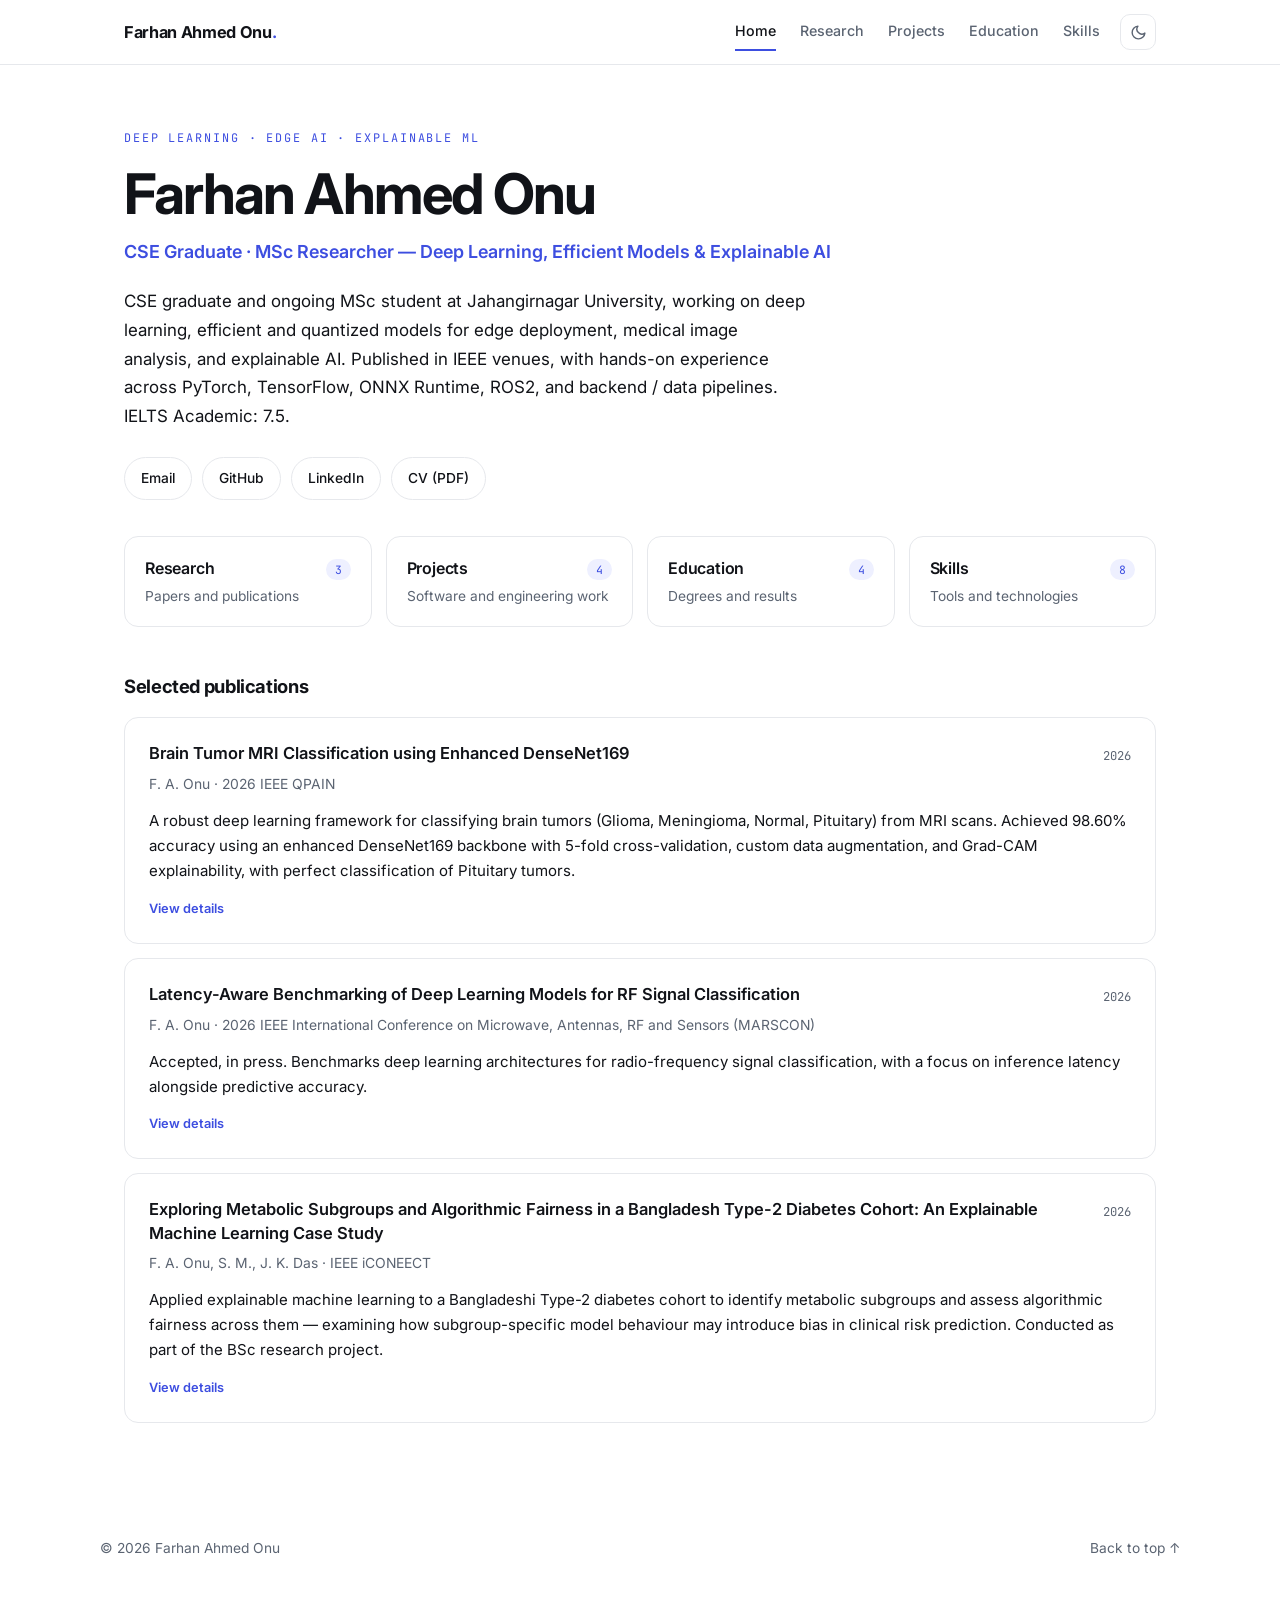
==== commit 2ed669a8: "update structure" ====
--- a/index.html
+++ b/index.html
@@ -13,7 +13,8 @@
 
 <script>
   (function () {
-    var saved = localStorage.getItem("theme");
+    var saved = null;
+    try { saved = localStorage.getItem("theme"); } catch (e) {}
     if (!saved && window.matchMedia("(prefers-color-scheme: dark)").matches) saved = "dark";
     if (saved) document.documentElement.setAttribute("data-theme", saved);
   })();
@@ -24,17 +25,15 @@
 
 <a class="skip-link" href="#main">Skip to content</a>
 
-<!-- ================= HEADER ================= -->
 <header class="site-header">
   <div class="container header-inner">
-    <a class="brand" href="#top">Farhan Ahmed Onu<span>.</span></a>
+    <a class="brand" href="#home">Farhan Ahmed Onu<span>.</span></a>
     <nav class="nav" aria-label="Sections">
-      <a href="#about">About</a>
+      <a href="#home">Home</a>
       <a href="#research">Research</a>
       <a href="#projects">Projects</a>
       <a href="#education">Education</a>
       <a href="#skills">Skills</a>
-      <a href="#contact">Contact</a>
     </nav>
     <button id="theme-toggle" class="theme-toggle" type="button"
             aria-label="Toggle dark mode" aria-pressed="false">
@@ -44,92 +43,71 @@
   </div>
 </header>
 
-<!-- ================= LOAD ERROR ================= -->
 <div id="load-error" class="load-error" role="alert" hidden></div>
 
-<!-- ================= SIDEBAR + MAIN ================= -->
 <div class="layout">
-
-  <!-- Sidebar — profile -->
-  <aside class="sidebar" aria-label="Profile">
-    <p class="eyebrow" id="hero-eyebrow"></p>
-    <h1 id="hero-name"></h1>
-    <p class="role" id="hero-role"></p>
-    <div class="hero-links" id="hero-links"></div>
-  </aside>
-
-  <!-- Main content -->
   <main id="main" class="content">
 
-    <!-- About (takes the old hero summary) -->
-    <section class="block" id="about">
-      <div class="section-head">
-        <h2 class="section-title">About</h2>
+    <!-- Home: only me + quick links -->
+    <section class="view home" id="home" data-view>
+      <div class="home-hero">
+        <p class="eyebrow" id="hero-eyebrow"></p>
+        <h1 id="hero-name" tabindex="-1"></h1>
+        <p class="role" id="hero-role"></p>
+        <p class="hero-summary" id="hero-summary"></p>
+        <div class="hero-links" id="hero-links"></div>
       </div>
-      <p class="hero-summary" id="hero-summary"></p>
+      <nav class="tiles" id="tiles" aria-label="Explore my work"></nav>
+      <div class="home-pubs" id="home-pubs"></div>
     </section>
 
-    <!-- Research -->
-    <section class="block" id="research">
-      <div class="container">
-        <div class="section-head">
-          <h2 class="section-title" data-bind="title">Research &amp; Publications</h2>
-          <p class="section-desc" data-bind="description"></p>
-        </div>
-        <div class="pub-list" id="pub-list"></div>
+    <section class="block view" id="research" data-view hidden>
+      <a class="back" href="#home">Back to home</a>
+      <div class="section-head">
+        <h2 class="section-title" data-bind="title" tabindex="-1">Research &amp; Publications</h2>
+        <p class="section-desc" data-bind="description"></p>
       </div>
+      <div class="pub-list" id="pub-list"></div>
     </section>
 
-    <!-- Projects -->
-    <section class="block" id="projects">
-      <div class="container">
-        <div class="section-head">
-          <h2 class="section-title" data-bind="title">Software &amp; Engineering Projects</h2>
-          <p class="section-desc" data-bind="description"></p>
-        </div>
-        <div class="project-grid" id="project-list"></div>
+    <section class="block view" id="projects" data-view hidden>
+      <a class="back" href="#home">Back to home</a>
+      <div class="section-head">
+        <h2 class="section-title" data-bind="title" tabindex="-1">Software &amp; Engineering Projects</h2>
+        <p class="section-desc" data-bind="description"></p>
       </div>
+      <div class="project-grid" id="project-list"></div>
     </section>
 
-    <!-- Education -->
-    <section class="block" id="education">
-      <div class="container">
-        <div class="section-head">
-          <h2 class="section-title" data-bind="title">Education</h2>
-          <p class="section-desc" data-bind="description"></p>
-        </div>
-        <div class="card" id="edu-list"></div>
+    <section class="block view" id="education" data-view hidden>
+      <a class="back" href="#home">Back to home</a>
+      <div class="section-head">
+        <h2 class="section-title" data-bind="title" tabindex="-1">Education</h2>
+        <p class="section-desc" data-bind="description"></p>
       </div>
+      <div class="card" id="edu-list"></div>
     </section>
 
-    <!-- Skills -->
-    <section class="block" id="skills">
-      <div class="container">
-        <div class="section-head">
-          <h2 class="section-title" data-bind="title">Technical Skills</h2>
-          <p class="section-desc" data-bind="description"></p>
-        </div>
-        <div class="skill-grid" id="skill-list"></div>
+    <section class="block view" id="skills" data-view hidden>
+      <a class="back" href="#home">Back to home</a>
+      <div class="section-head">
+        <h2 class="section-title" data-bind="title" tabindex="-1">Technical Skills</h2>
+        <p class="section-desc" data-bind="description"></p>
       </div>
-    </section>
-
-    <!-- References -->
-    <section class="block" id="contact">
-      <div class="container">
-        <div class="section-head">
-          <h2 class="section-title" data-bind="title">References</h2>
-          <p class="section-desc" data-bind="description"></p>
-        </div>
-        <div class="ref-grid" id="ref-list"></div>
-      </div>
+      <div class="skill-grid" id="skill-list"></div>
     </section>
 
   </main>
 </div>
 
+<dialog id="detail" class="detail" aria-labelledby="detail-title">
+  <button type="button" class="detail-close" data-close aria-label="Close details">&times;</button>
+  <div id="detail-body" class="detail-body"></div>
+</dialog>
+
 <footer class="site-footer container">
   <span>&copy; <span id="year"></span> Farhan Ahmed Onu</span>
-  <span>Static site — data lives in <code>/data</code> as JSON.</span>
+  <a href="#top">Back to top &uarr;</a>
 </footer>
 
 <noscript>
@@ -140,5 +118,6 @@
 
 <script type="module" src="js/theme.js"></script>
 <script type="module" src="js/main.js"></script>
+<script type="module" src="js/ui.js"></script>
 </body>
 </html>
--- a/css/style.css
+++ b/css/style.css
@@ -64,7 +64,7 @@
 .skip-link:focus { left: 0; }
 
 section.block {
-  padding: 68px 0;
+  padding: 52px 0;
   border-bottom: 1px solid var(--border);
   scroll-margin-top: 80px;
 }
@@ -529,4 +529,183 @@
   .sidebar .chip {
     justify-content: center;
   }
-}+}
+
+/* =========================================================
+   EXPLORE & NAVIGATE (v2)
+   ========================================================= */
+[hidden] { display: none !important; }
+
+:focus-visible { outline: 2px solid var(--accent); outline-offset: 3px; border-radius: 4px; }
+
+/* Active section in the nav */
+.nav a { padding: 6px 0; border-bottom: 2px solid transparent; white-space: nowrap; }
+.nav a[aria-current="true"] { color: var(--text); border-bottom-color: var(--accent); }
+
+/* "Show more" button */
+.more-btn {
+  display: block; width: 100%;
+  margin-top: 14px; padding: 11px 16px;
+  font: inherit; font-size: .88rem; font-weight: 600;
+  color: var(--accent); background: transparent;
+  border: 1px dashed var(--border); border-radius: var(--radius);
+  cursor: pointer;
+  transition: border-color .18s, background .18s;
+}
+.more-btn:hover { border-color: var(--accent); background: var(--accent-soft); }
+.project-grid .more-btn { grid-column: 1 / -1; margin-top: 0; }
+
+/* Calmer cards: no lift, just a border change */
+.card:hover { transform: none; }
+
+/* Footer link */
+.site-footer a { color: var(--muted); text-decoration: none; }
+.site-footer a:hover { color: var(--accent); }
+
+/* Navigation stays available on phones: it scrolls sideways */
+@media (max-width: 780px) {
+  .nav {
+    display: flex; flex: 1; min-width: 0; margin-left: 0;
+    gap: 20px; overflow-x: auto; scrollbar-width: none;
+  }
+  .nav::-webkit-scrollbar { display: none; }
+  .project-grid { grid-template-columns: 1fr; }
+}
+@media (max-width: 560px) {
+  .brand { display: none; }
+}
+
+@media (prefers-reduced-motion: reduce) {
+  html { scroll-behavior: auto; }
+  * { transition: none !important; }
+}
+
+@media print {
+  .more-btn { display: none; }
+  [data-extra][hidden] { display: block !important; }
+  .site-footer a { display: none; }
+}
+
+
+/* =========================================================
+   HOME, VIEWS & DETAILS (v3)
+   ========================================================= */
+.layout { display: block; max-width: var(--maxw); padding: 40px 24px 72px; }
+
+.home-hero { padding: 24px 0 36px; }
+.home-hero .hero-summary {
+  color: var(--text); font-size: 1.06rem; line-height: 1.7;
+  max-width: 62ch; margin: 0 0 26px;
+}
+
+.tiles {
+  display: grid; gap: 14px;
+  grid-template-columns: repeat(auto-fit, minmax(210px, 1fr));
+}
+.tile {
+  display: flex; flex-direction: column; gap: 4px;
+  padding: 18px 20px;
+  background: var(--surface); color: var(--text);
+  border: 1px solid var(--border); border-radius: var(--radius);
+  text-decoration: none;
+  transition: border-color .18s, box-shadow .18s;
+}
+.tile:hover { border-color: var(--accent); box-shadow: var(--shadow); }
+.tile-top { display: flex; justify-content: space-between; align-items: baseline; gap: 10px; }
+.tile-title { font-weight: 600; letter-spacing: -.012em; }
+.tile-count {
+  font-family: 'JetBrains Mono', monospace; font-size: .72rem;
+  background: var(--accent-soft); color: var(--accent);
+  border-radius: 999px; padding: 1px 9px;
+}
+.tile-desc { font-size: .86rem; color: var(--muted); }
+
+/* Section views */
+.view.block { padding: 8px 0 24px; border-bottom: 0; }
+.view h1:focus, .view h2:focus { outline: none; }
+.back {
+  display: inline-block; margin: 0 0 22px;
+  font-size: .86rem; font-weight: 500;
+  color: var(--muted); text-decoration: none;
+}
+.back::before { content: "\2190\00a0"; }
+.back:hover { color: var(--accent); }
+
+/* Clickable cards: the title button stretches over the whole card */
+.card { position: relative; }
+.card-open {
+  background: none; border: 0; padding: 0;
+  font: inherit; color: inherit; text-align: left; cursor: pointer;
+}
+.card-open::after { content: ""; position: absolute; inset: 0; border-radius: var(--radius); }
+.card-open:focus-visible { outline: none; }
+.card-open:focus-visible::after { outline: 2px solid var(--accent); outline-offset: 2px; }
+.card:hover .card-open { color: var(--accent); }
+
+.pub-desc, .project-desc {
+  display: -webkit-box; -webkit-box-orient: vertical;
+  -webkit-line-clamp: 3; overflow: hidden;
+}
+.card-hint { display: block; margin-top: 14px; font-size: .8rem; font-weight: 600; color: var(--accent); }
+.project-card .tags { margin-top: auto; padding-top: 16px; }
+.project-card .card-hint { margin-top: 12px; }
+
+/* Details dialog */
+.detail {
+  width: min(660px, 92vw); max-height: 86vh; overflow: auto;
+  padding: 0; background: var(--surface); color: var(--text);
+  border: 1px solid var(--border); border-radius: var(--radius);
+  box-shadow: 0 24px 60px rgba(0, 0, 0, .35);
+}
+.detail::backdrop { background: rgba(10, 12, 16, .55); }
+body:has(dialog[open]) { overflow: hidden; }
+.detail-body { padding: 30px 30px 28px; }
+.detail-close {
+  position: absolute; top: 12px; right: 14px;
+  width: 34px; height: 34px; font-size: 1.4rem; line-height: 1;
+  background: var(--soft); color: var(--muted);
+  border: 1px solid var(--border); border-radius: 10px; cursor: pointer;
+}
+.detail-close:hover { color: var(--accent); border-color: var(--accent); }
+.detail-title { font-size: 1.3rem; line-height: 1.35; letter-spacing: -.02em; margin: 0 40px 8px 0; }
+.detail-meta { font-size: .88rem; color: var(--muted); margin: 0 0 16px; }
+.detail-desc { margin: 0; }
+.detail .project-kicker { margin-bottom: 8px; }
+
+@media (max-width: 560px) { .detail-body { padding: 24px 20px; } }
+@media print { .view[hidden] { display: block !important; } .card-hint, .back, .tiles, .detail { display: none; } }
+
+
+/* =========================================================
+   IMAGES & HOME PUBLICATIONS (v4)
+   ========================================================= */
+.card-cover {
+  display: block; width: 100%; aspect-ratio: 16 / 9;
+  object-fit: cover; border-radius: 10px;
+  border: 1px solid var(--border); margin: 0 0 16px;
+}
+
+.gallery { margin: 0 0 20px; }
+.gallery figure { margin: 0; }
+.gallery img {
+  display: block; width: 100%; height: auto; max-height: 360px;
+  object-fit: contain; background: var(--soft);
+  border: 1px solid var(--border); border-radius: 10px;
+}
+.gallery figcaption { font-size: .8rem; color: var(--muted); margin-top: 6px; }
+.gallery-multi {
+  display: flex; gap: 12px; overflow-x: auto;
+  scroll-snap-type: x mandatory; padding-bottom: 6px;
+}
+.gallery-multi figure { flex: 0 0 88%; scroll-snap-align: start; }
+
+.home-pubs { margin-top: 44px; }
+.home-pubs[hidden] { display: none; }
+.home-pubs-head {
+  display: flex; justify-content: space-between; align-items: baseline;
+  gap: 16px; margin-bottom: 16px;
+}
+.home-pubs-title { font-size: 1.15rem; font-weight: 700; letter-spacing: -.02em; margin: 0; }
+.see-all { font-size: .86rem; font-weight: 600; color: var(--accent); text-decoration: none; }
+.see-all:hover { text-decoration: underline; }
+@media print { .home-pubs { display: none; } }
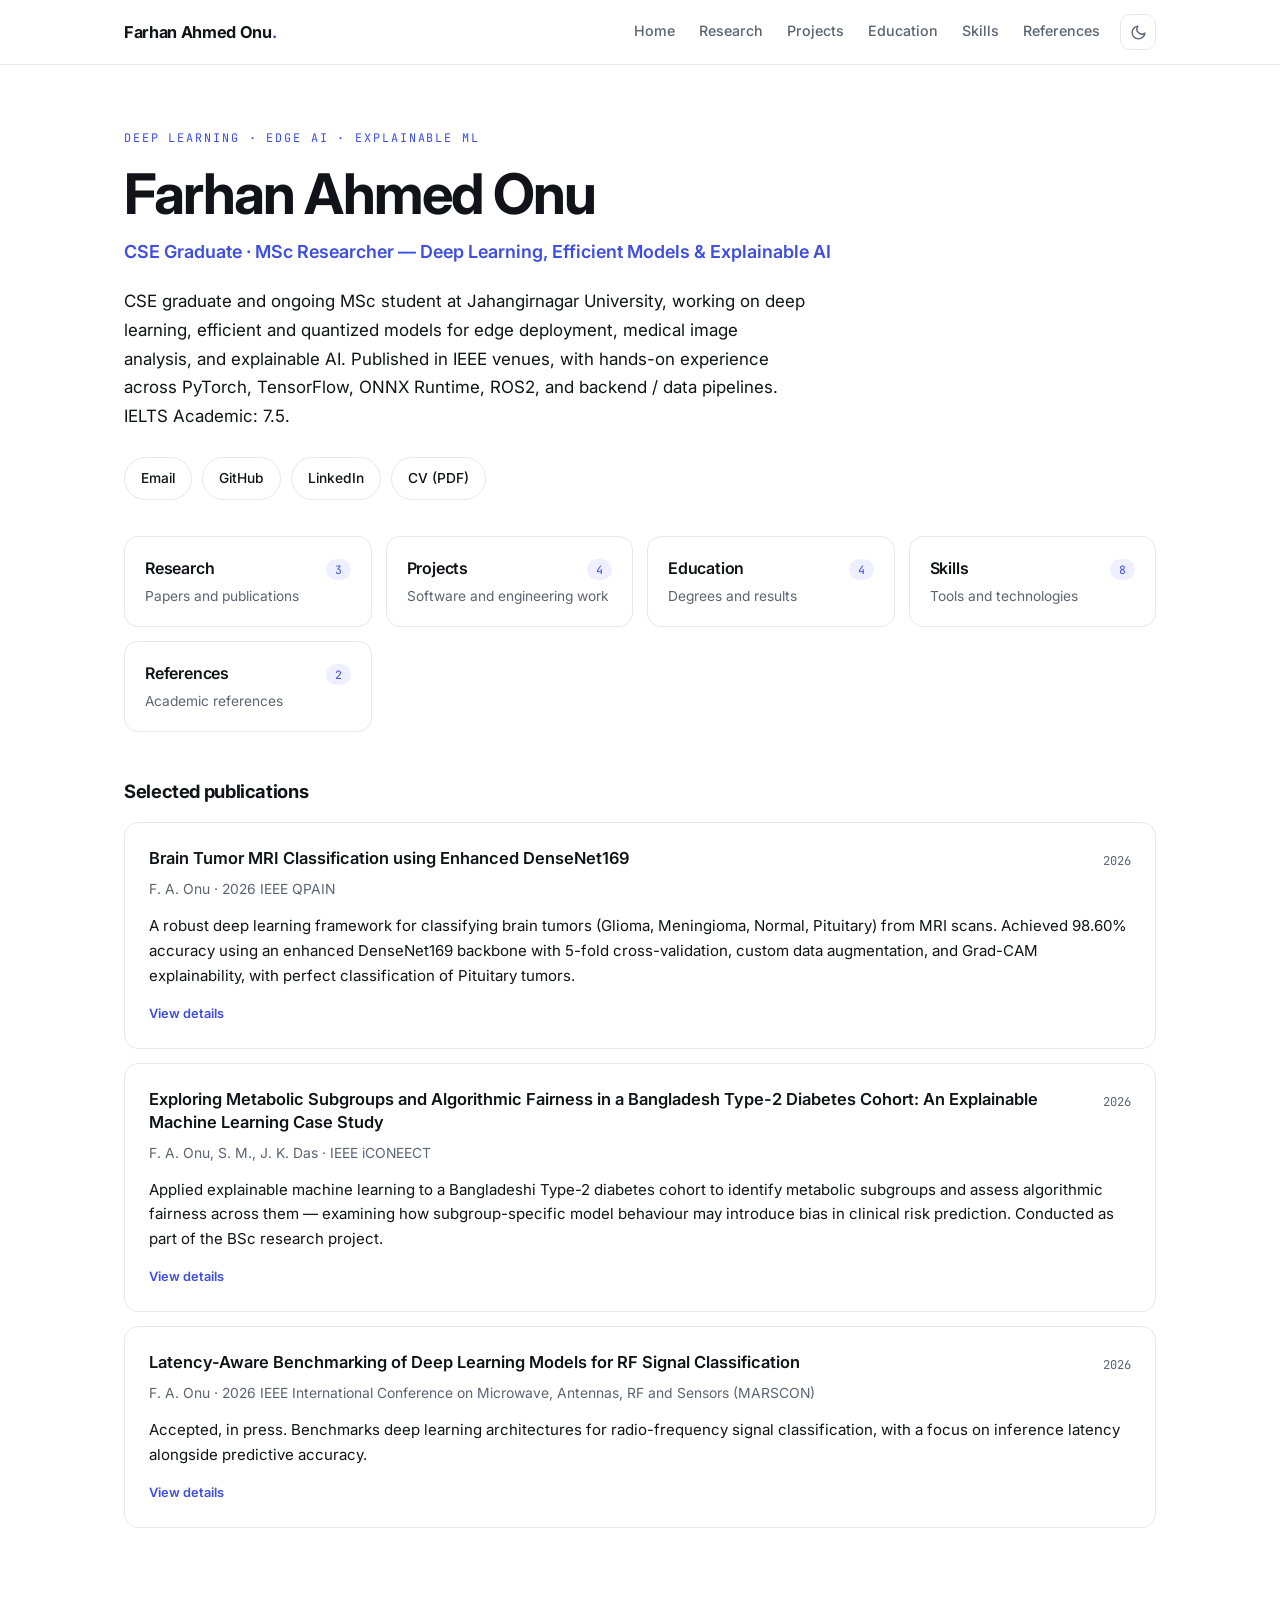
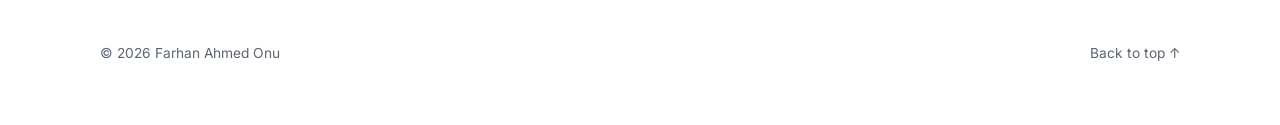
==== commit 6b47172e: "minor fixes" ====
--- a/index.html
+++ b/index.html
@@ -5,6 +5,33 @@
 <meta name="viewport" content="width=device-width, initial-scale=1" />
 <title>Farhan Ahmed Onu — Portfolio</title>
 <meta name="description" content="Portfolio of Farhan Ahmed Onu — CSE graduate and MSc researcher at Jahangirnagar University working on deep learning, efficient/quantized models for edge deployment, medical image analysis, and explainable AI." />
+<meta name="author" content="Farhan Ahmed Onu" />
+
+<!-- Open Graph / social -->
+<meta property="og:type" content="website" />
+<meta property="og:title" content="Farhan Ahmed Onu — Portfolio" />
+<meta property="og:description" content="Deep learning, edge AI, and explainable ML research and projects." />
+<meta name="twitter:card" content="summary" />
+<meta name="twitter:title" content="Farhan Ahmed Onu — Portfolio" />
+<meta name="twitter:description" content="Deep learning, edge AI, and explainable ML research and projects." />
+
+<!-- Structured data -->
+<script type="application/ld+json">
+{
+  "@context": "https://schema.org",
+  "@type": "Person",
+  "name": "Farhan Ahmed Onu",
+  "jobTitle": "CSE Graduate & MSc Researcher",
+  "affiliation": { "@type": "Organization", "name": "Jahangirnagar University" },
+  "email": "mailto:farhanahmedonu@gmail.com",
+  "description": "Deep learning, efficient models for edge deployment, medical image analysis, and explainable AI.",
+  "sameAs": [
+    "https://github.com/FarhanAhmedOnu",
+    "https://www.linkedin.com/in/FarhanAhmedOnu"
+  ],
+  "knowsAbout": ["Deep Learning", "Edge AI", "Explainable Machine Learning", "Medical Image Analysis"]
+}
+</script>
 
 <link rel="preconnect" href="https://fonts.googleapis.com">
 <link rel="preconnect" href="https://fonts.gstatic.com" crossorigin>
@@ -34,6 +61,7 @@
       <a href="#projects">Projects</a>
       <a href="#education">Education</a>
       <a href="#skills">Skills</a>
+      <a href="#references">References</a>
     </nav>
     <button id="theme-toggle" class="theme-toggle" type="button"
             aria-label="Toggle dark mode" aria-pressed="false">
@@ -48,7 +76,7 @@
 <div class="layout">
   <main id="main" class="content">
 
-    <!-- Home: only me + quick links -->
+    <!-- Home -->
     <section class="view home" id="home" data-view>
       <div class="home-hero">
         <p class="eyebrow" id="hero-eyebrow"></p>
@@ -97,6 +125,15 @@
       <div class="skill-grid" id="skill-list"></div>
     </section>
 
+    <section class="block view" id="references" data-view hidden>
+      <a class="back" href="#home">Back to home</a>
+      <div class="section-head">
+        <h2 class="section-title" data-bind="title" tabindex="-1">References</h2>
+        <p class="section-desc" data-bind="description"></p>
+      </div>
+      <div class="ref-grid" id="ref-list"></div>
+    </section>
+
   </main>
 </div>
 
